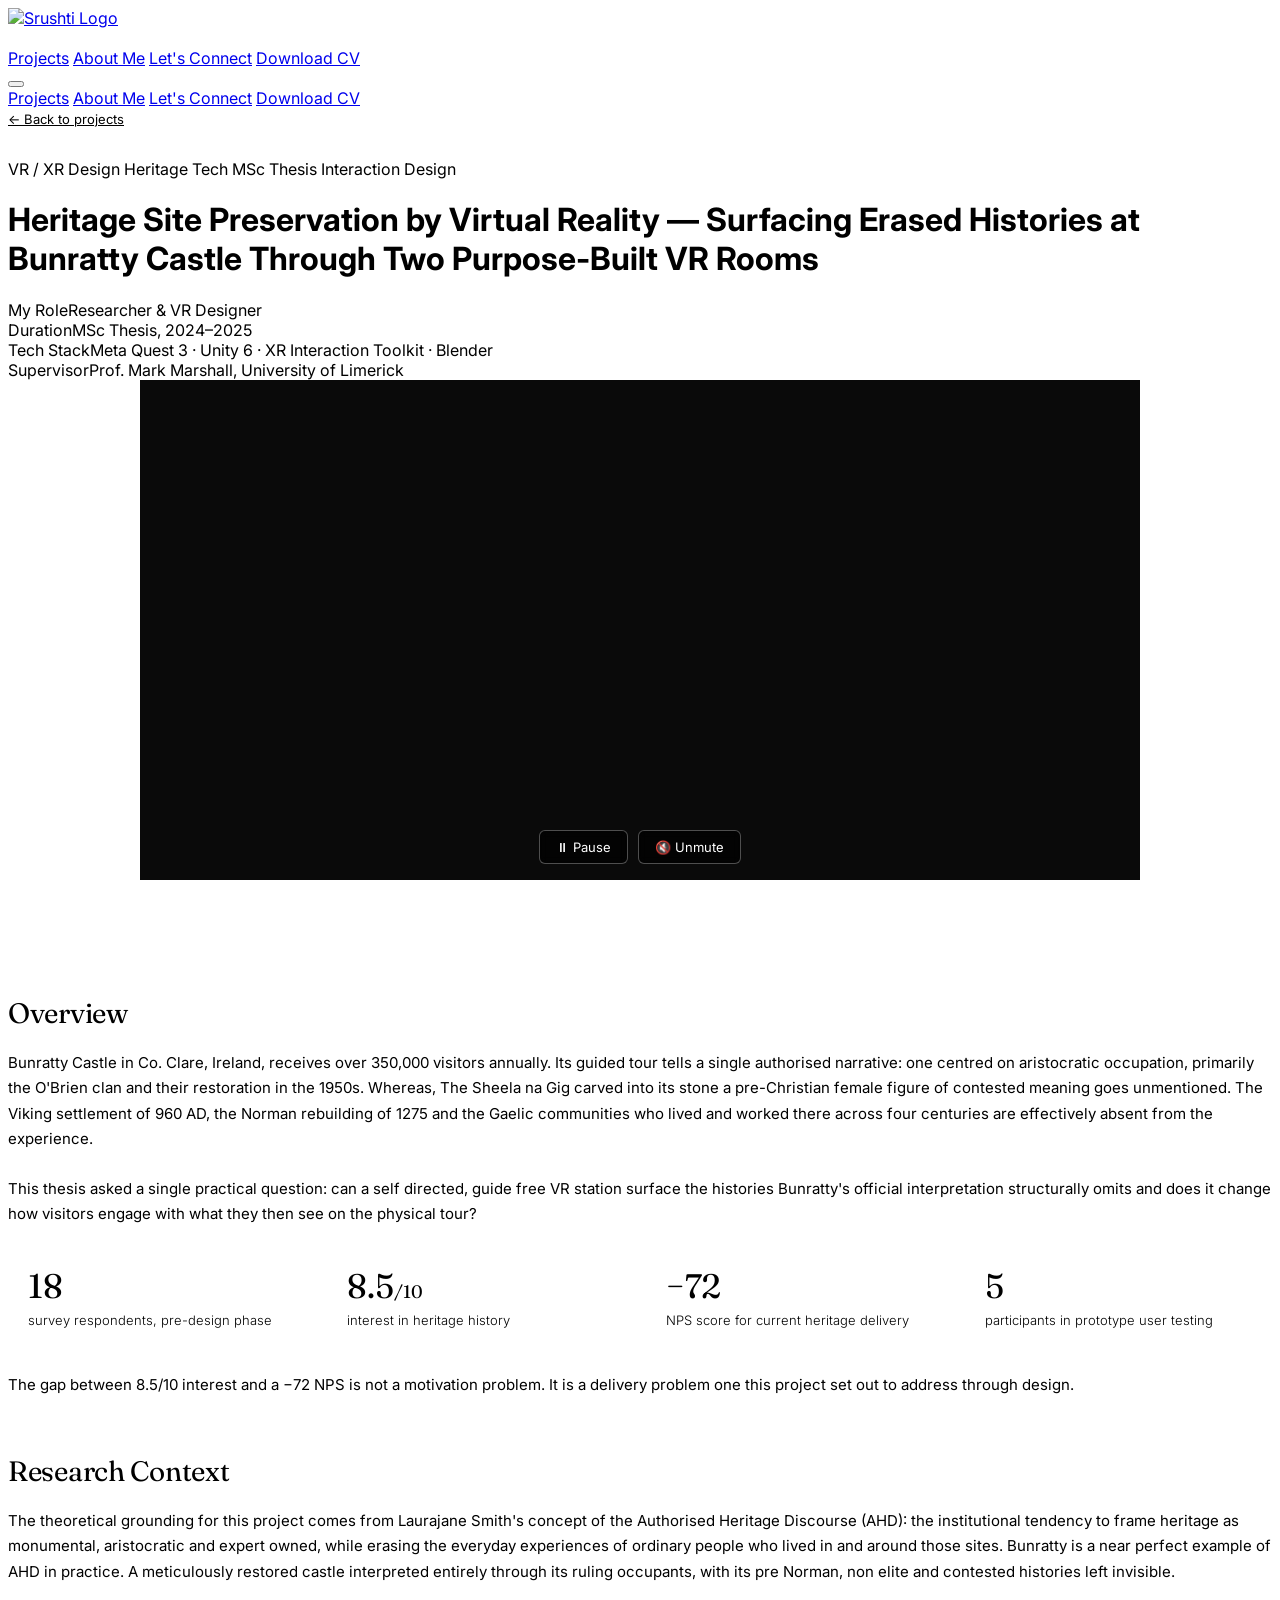
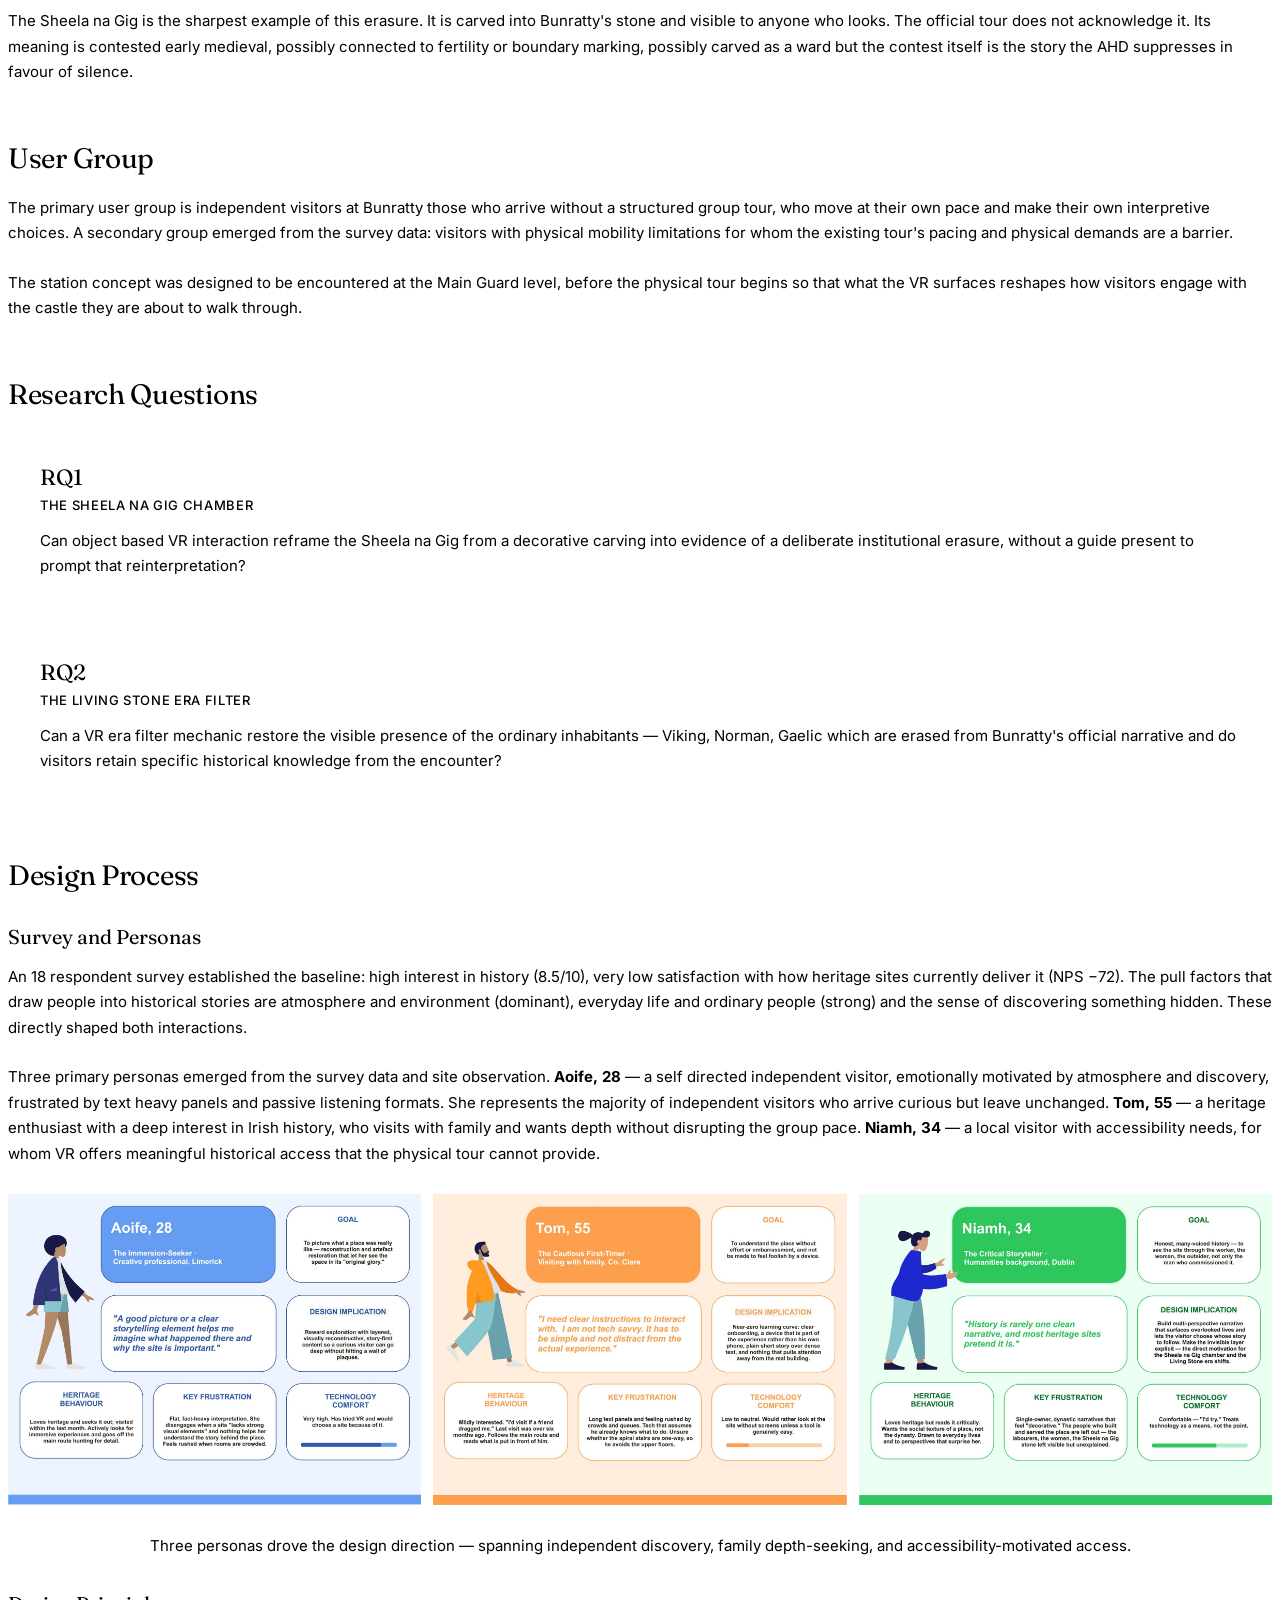
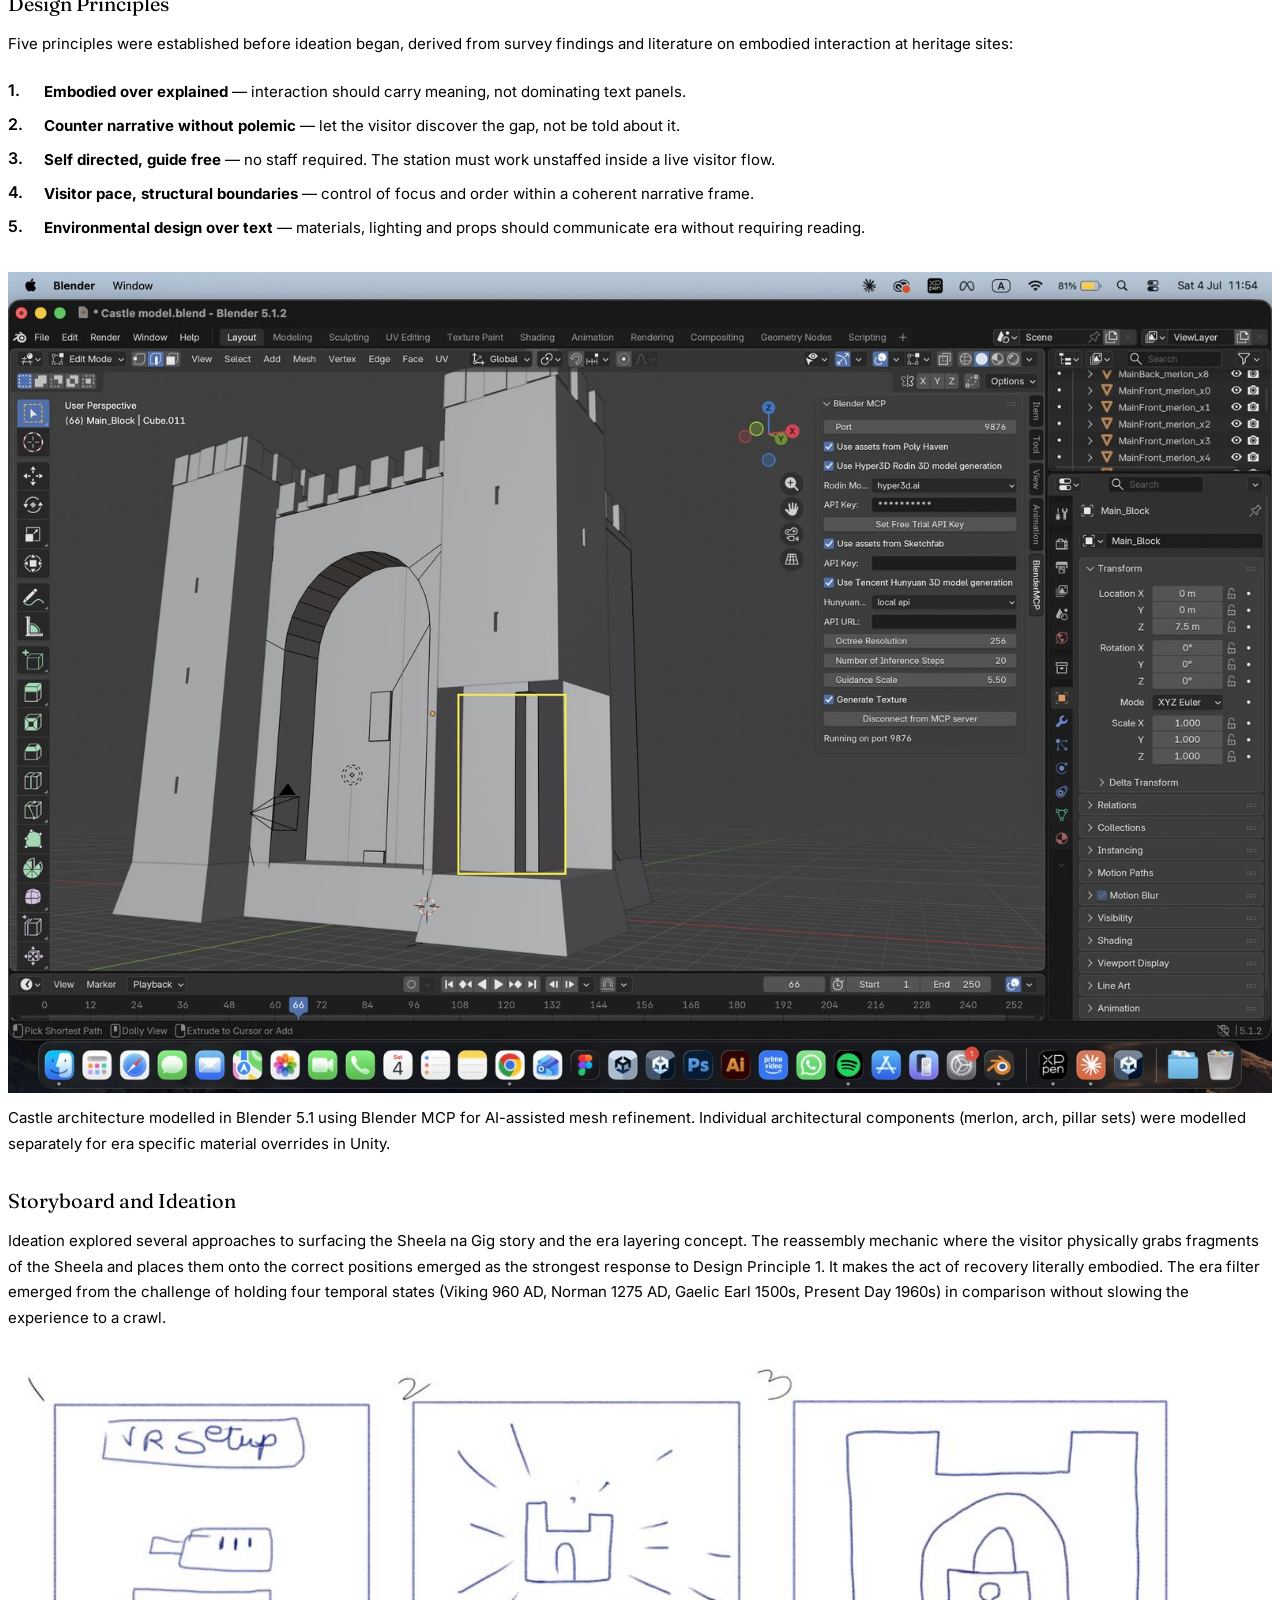
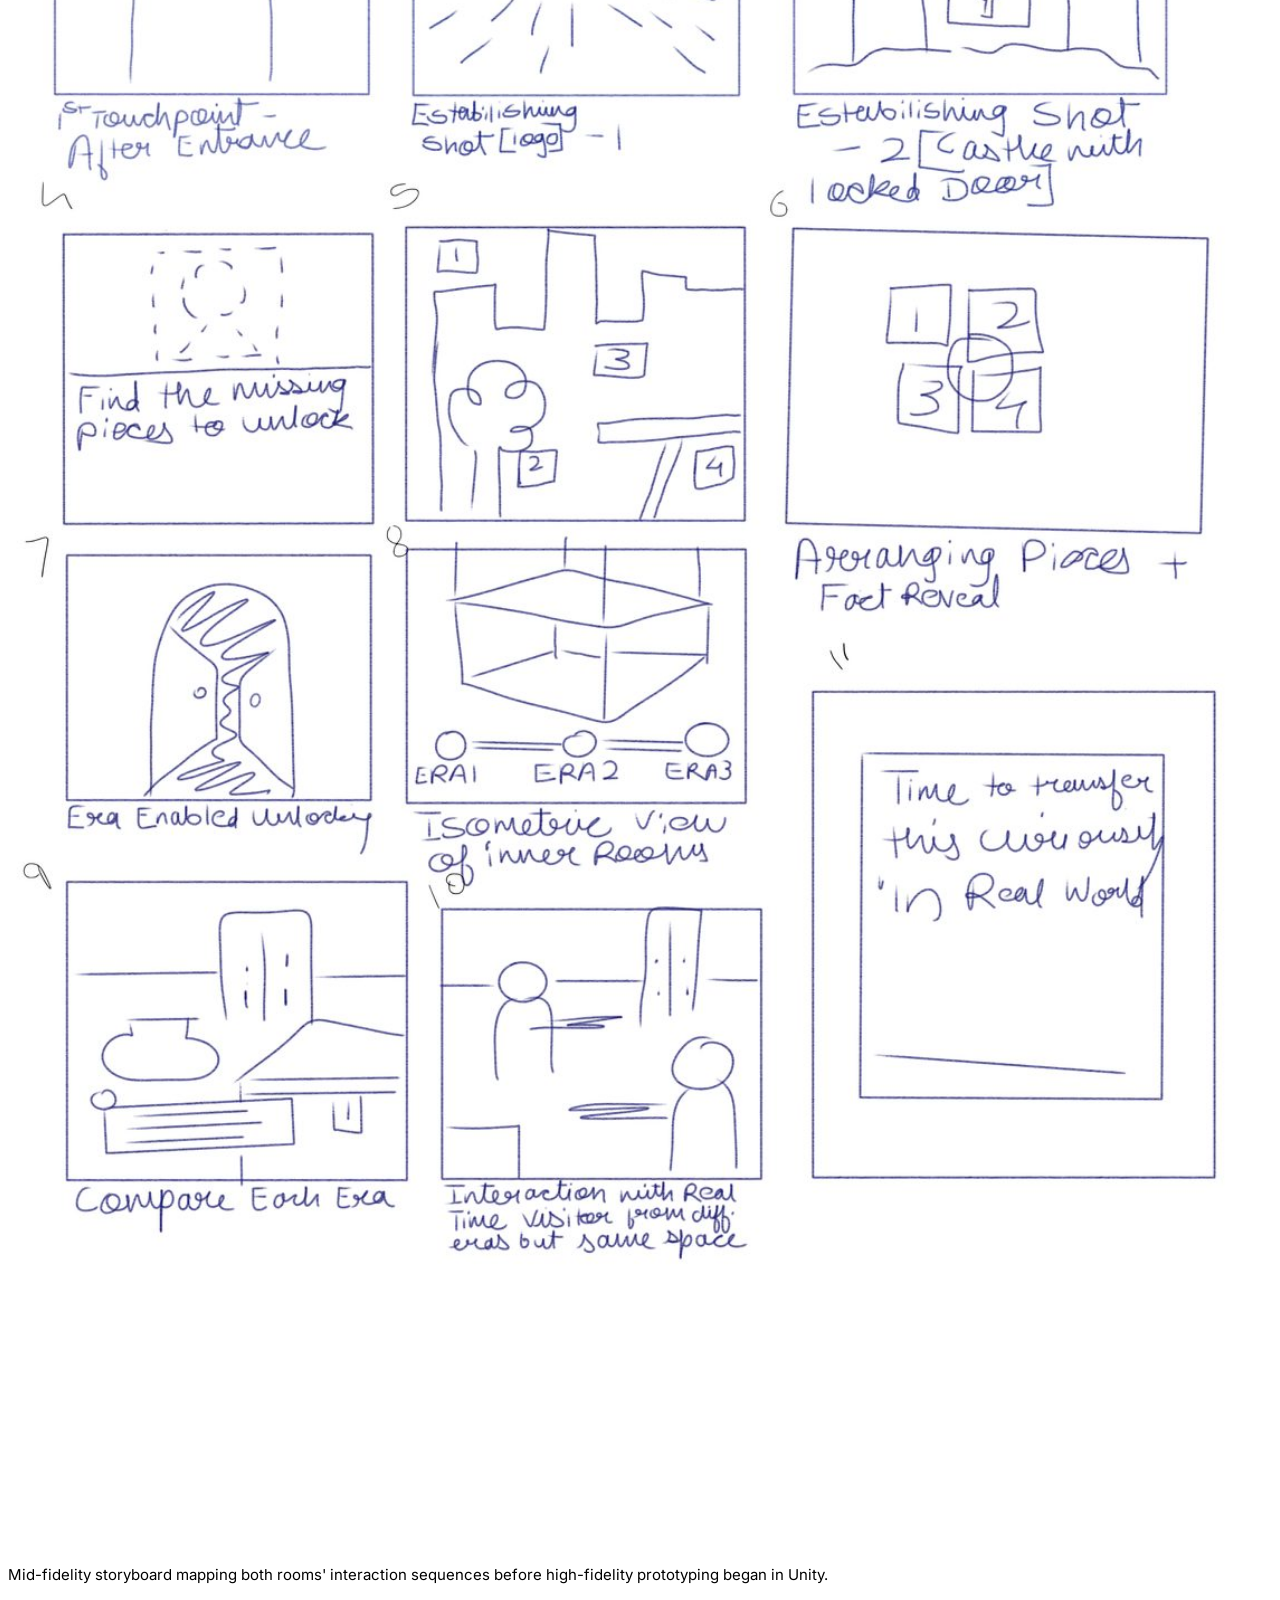
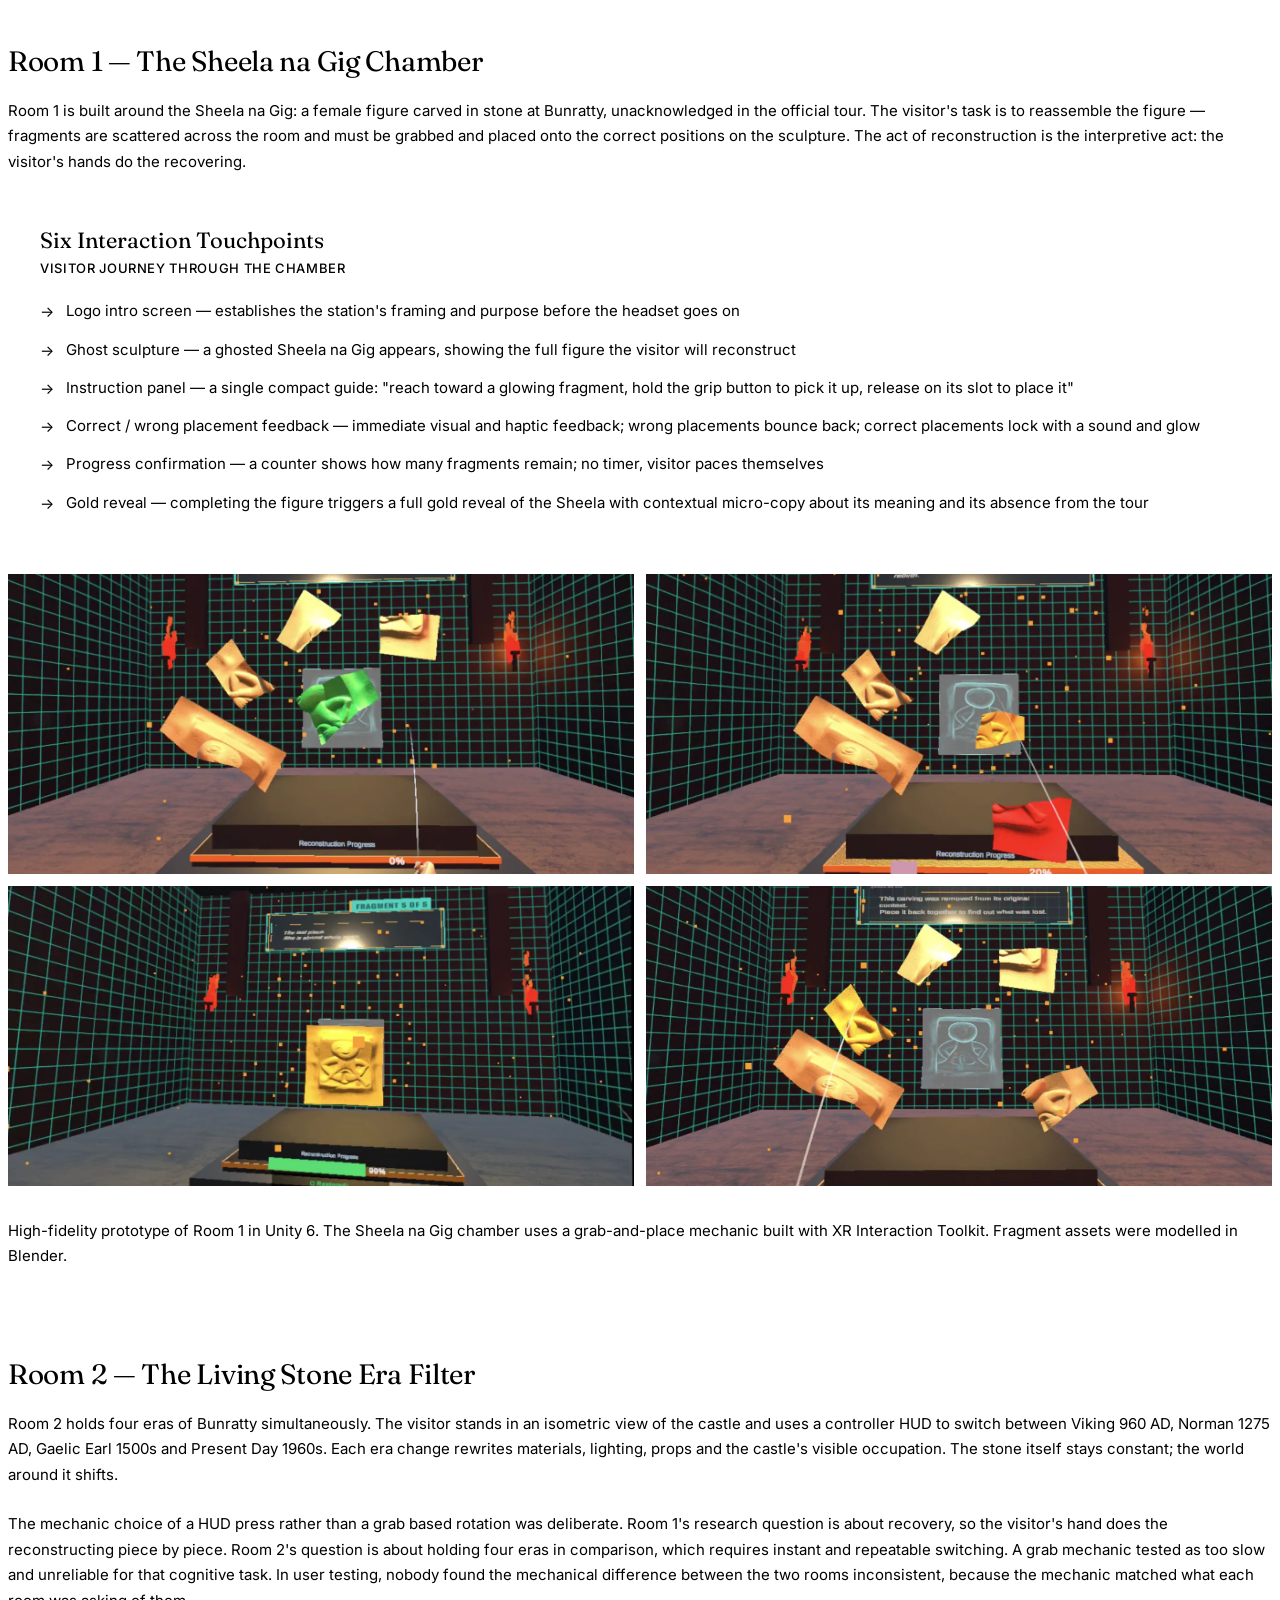
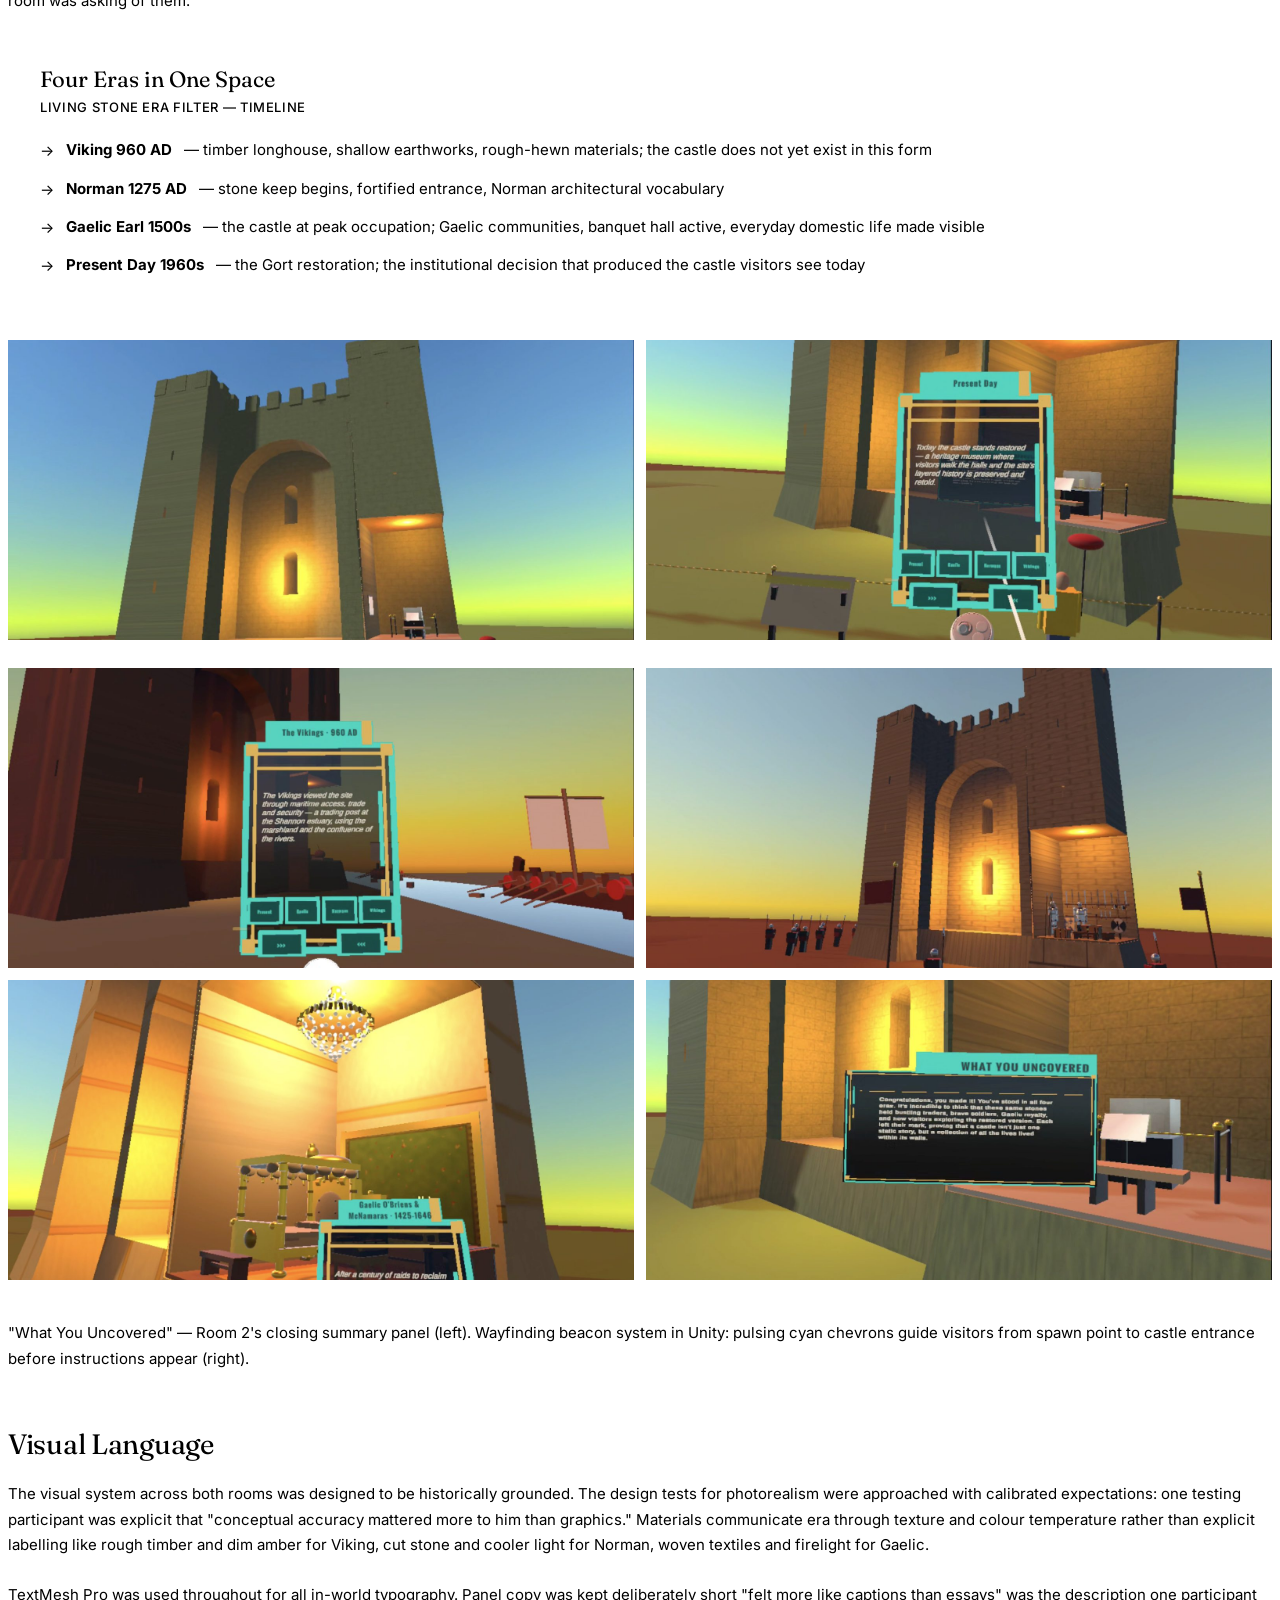
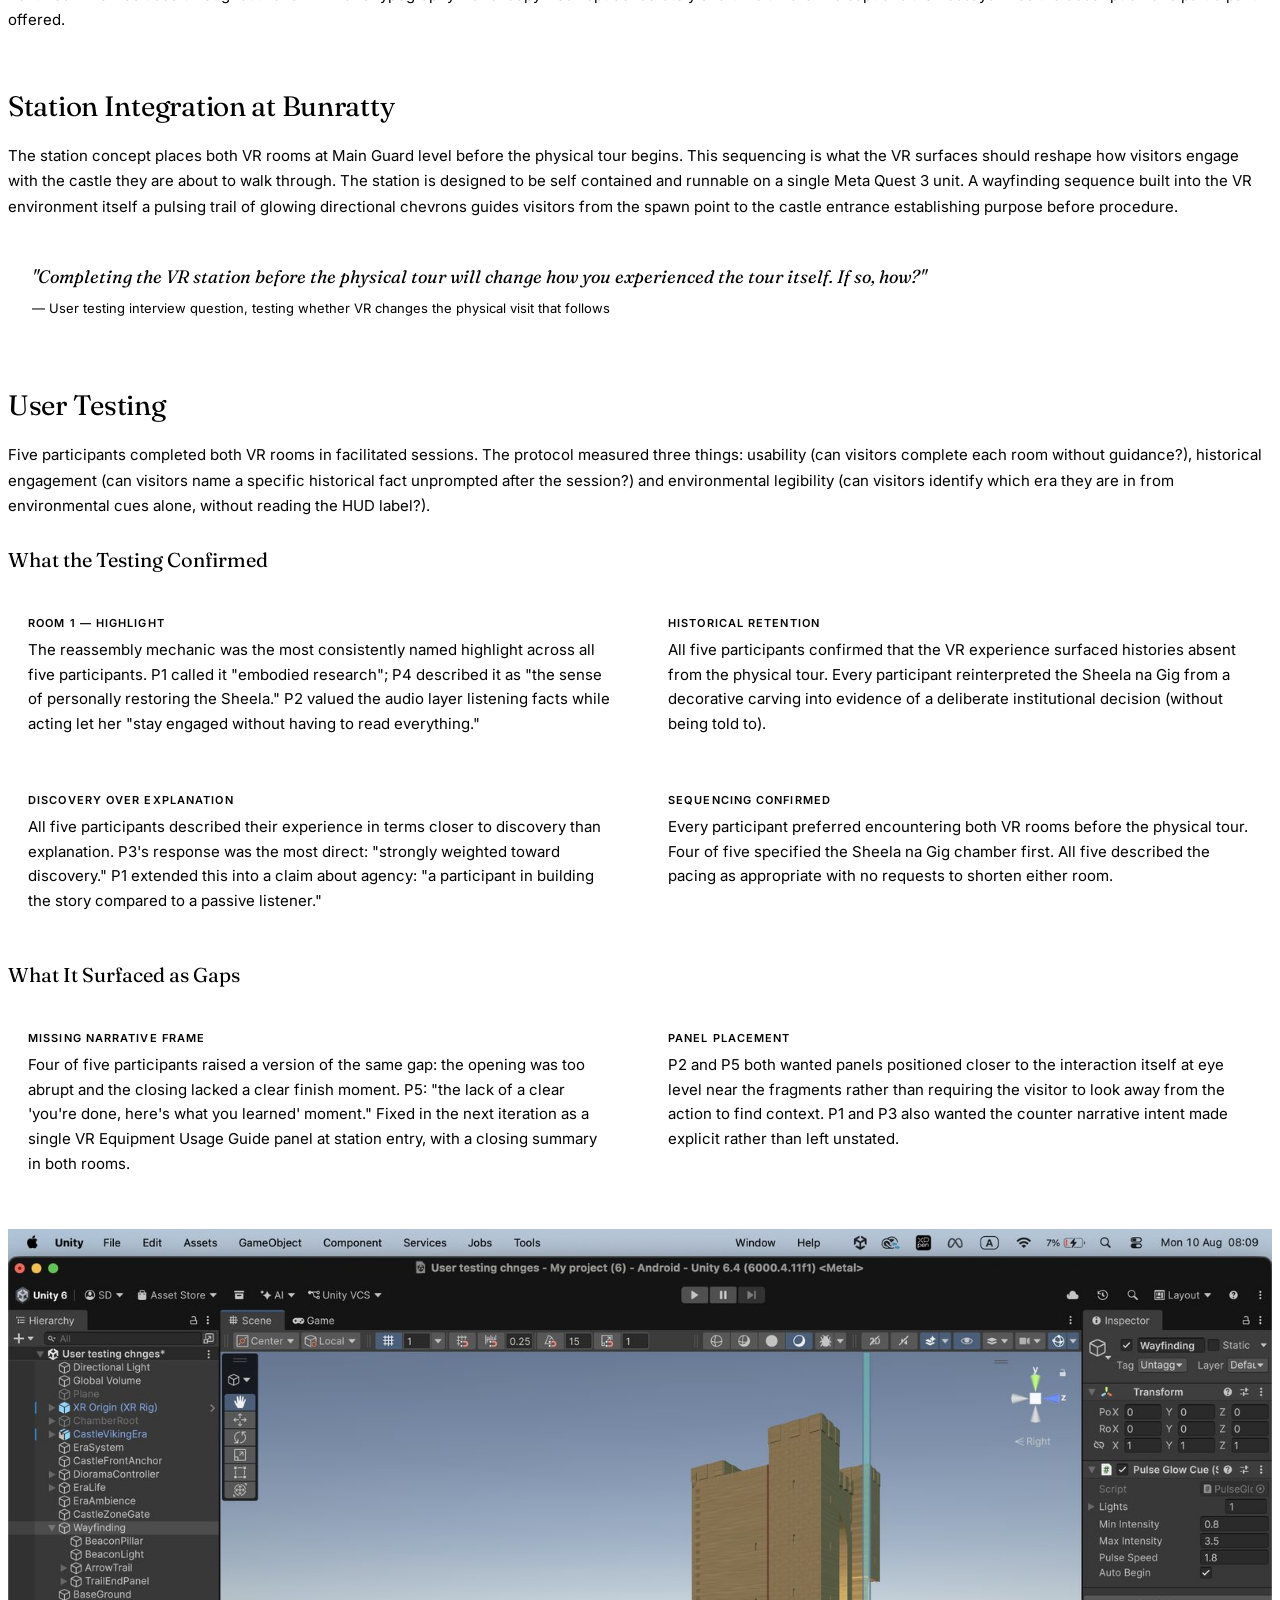
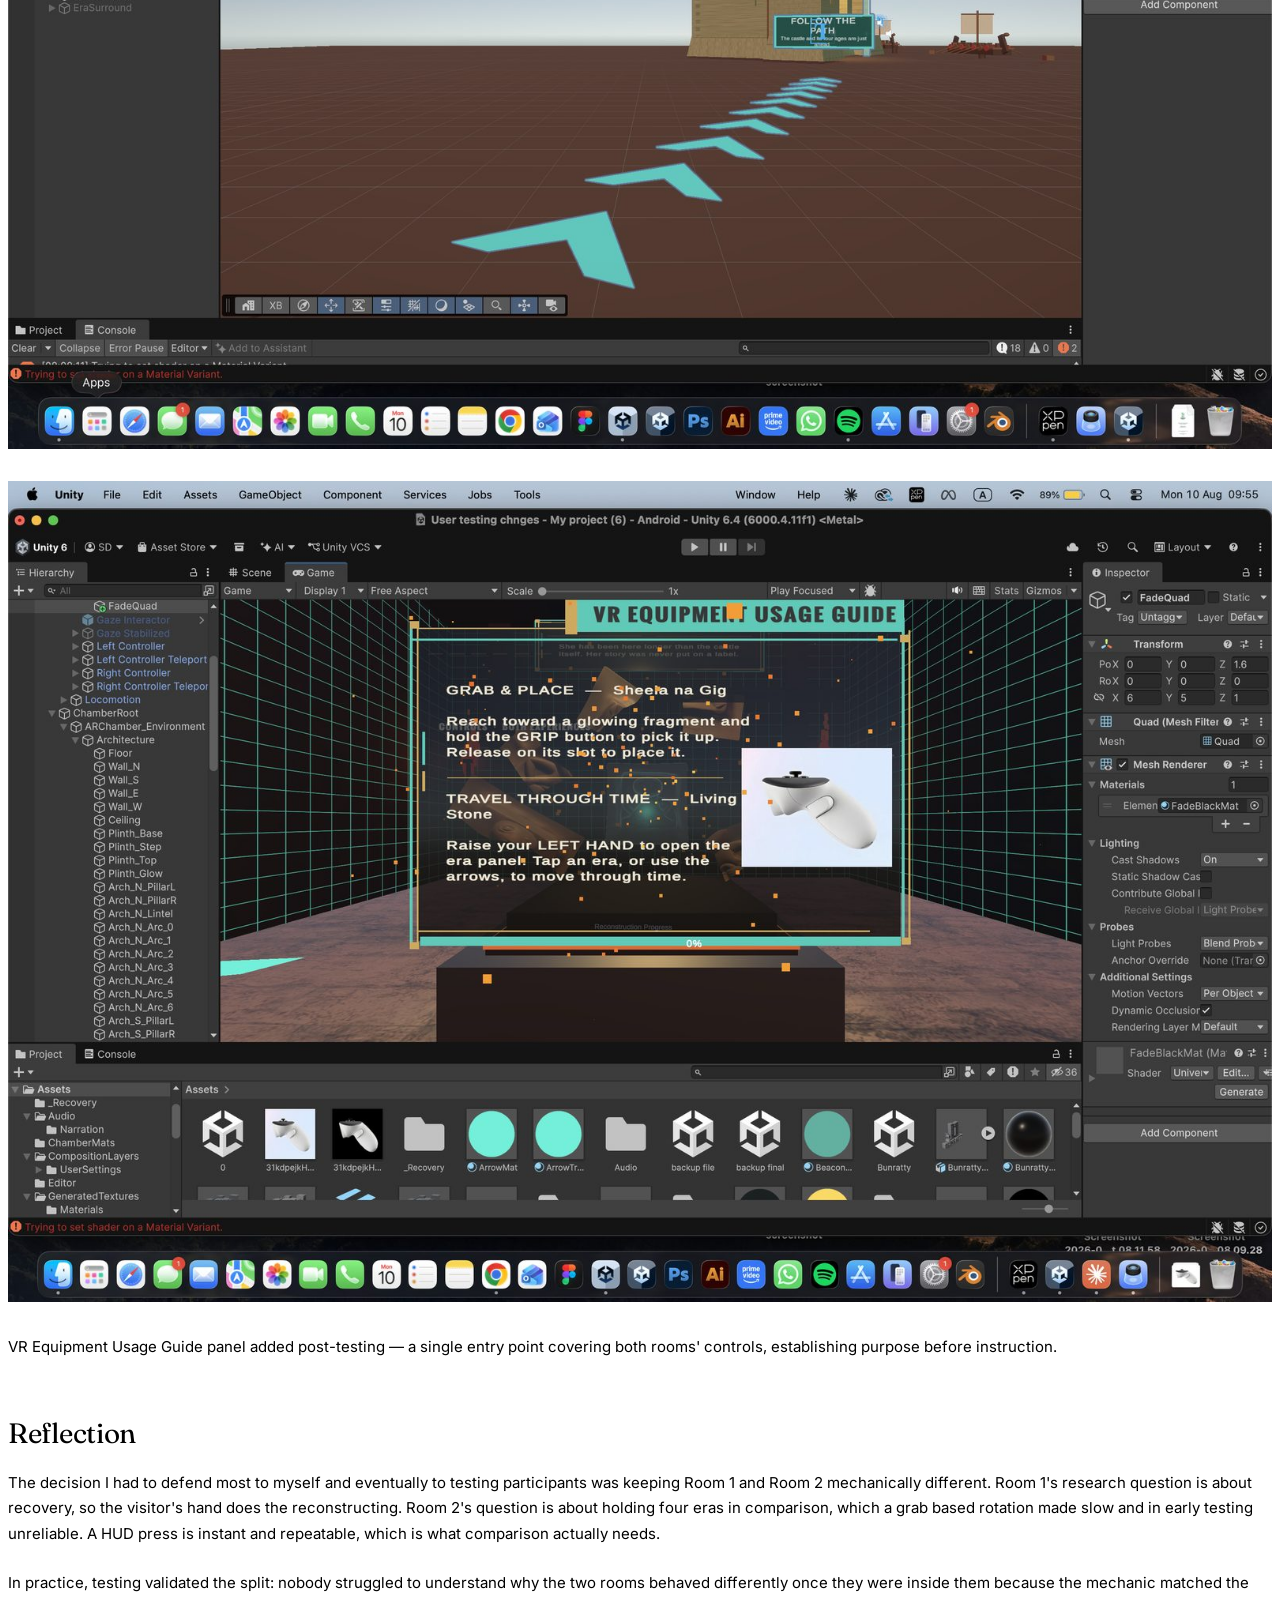
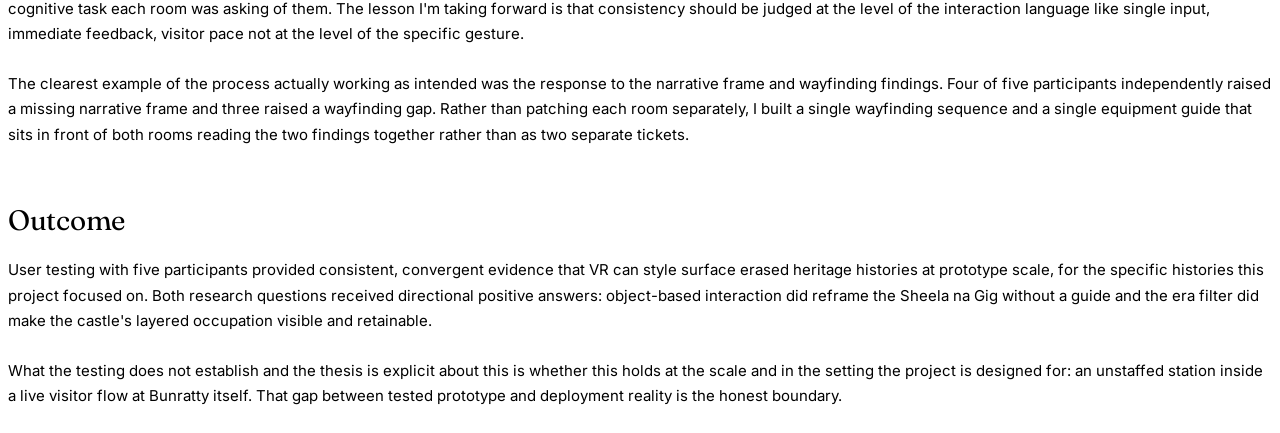
==== case-study-bunratty.html @ 32d3206c "Add files via upload" ====
<!DOCTYPE html>
<html lang="en">
<head>
  <meta charset="UTF-8" />
  <meta name="viewport" content="width=device-width, initial-scale=1.0" />
  <title>Heritage Site Preservation by VR · Srushti Dhobley</title>
  <meta name="description" content="MSc thesis: using Meta Quest 3 and Unity 6 to surface erased histories at Bunratty Castle through two purpose built VR rooms." />
  <link rel="preconnect" href="https://fonts.googleapis.com" />
  <link rel="preconnect" href="https://fonts.gstatic.com" crossorigin />
  <link href="https://fonts.googleapis.com/css2?family=Inter:wght@300;400;500;600&family=Fraunces:ital,opsz,wght@0,9..144,300;0,9..144,400;1,9..144,300;1,9..144,400&display=swap" rel="stylesheet" />
  <link rel="stylesheet" href="style.css" />
  <style>
    /* Global typography matching Pharmasight and portfolio style */
    body {
      font-family: 'Inter', sans-serif;
    }

    .case-body p {
      margin-bottom: 24px;
      line-height: 1.7;
      font-size: 15px;
      color: var(--text-dim);
    }

    /* Upright serif section headings matching the portfolio style */
    .case-section-title {
      font-family: 'Fraunces', serif;
      font-size: 28px;
      font-weight: 400;
      font-style: normal;
      color: var(--text);
      margin-top: 56px;
      margin-bottom: 20px;
      letter-spacing: -0.01em;
    }

    .img-full { width:100%;border-radius:var(--radius-lg);border:1px solid var(--border);display:block;margin:28px 0; }
    .img-caption { font-size:15px;color:var(--text-faint);text-align:center;margin-top:-18px;margin-bottom:28px;font-style:italic; }
    .img-grid-2 { display:grid;grid-template-columns:1fr 1fr;gap:12px;margin:28px 0; }
    .img-grid-2 img { width:100%;border-radius:var(--radius);border:1px solid var(--border);display:block;object-fit:cover;height:300px; }
    
    /* Image grid 3: height auto and object-fit contain to show full portrait images */
    .img-grid-3 { display:grid;grid-template-columns:1fr 1fr 1fr;gap:12px;margin:28px 0; }
    .img-grid-3 img { width:100%;border-radius:var(--radius);border:1px solid var(--border);display:block;height:auto;object-fit:contain;background:var(--bg2); }

    .stat-grid { display:grid;grid-template-columns:repeat(4,1fr);gap:12px;margin:24px 0; }
    .stat-card { background:var(--bg2);border:1px solid var(--border);border-radius:var(--radius);padding:18px 20px; }
    .stat-num { font-family: 'Fraunces', serif; font-size: 34px; font-weight: 400; color: var(--accent); line-height: 1; margin-bottom: 8px; }
    .stat-lbl { font-size:13px;color:var(--text-dim);font-weight:300;line-height:1.5; }
    .tech-pills { display:flex;flex-wrap:wrap;gap:8px;margin:16px 0; }
    .tech-pill { font-size:12px;font-weight:500;padding:5px 14px;border-radius:100px;background:var(--bg3);border:1px solid var(--border);color:var(--text); }
    .tech-pill--accent { background:rgba(185,255,75,0.08);border-color:rgba(185,255,75,0.25);color:var(--accent); }
    
    /* screen-block for full-width single images */
    .screen-block { margin:32px 0; }
    .screen-link { display:block;border-radius:var(--radius-lg);overflow:hidden;border:1px solid var(--border);text-decoration:none; }
    .screen-img { width:100%;display:block;transition:filter 0.2s;object-fit:contain;background:#0f0f0f; }
    .screen-desc { font-size:15px;color:var(--text-dim);margin-top:12px;line-height:1.65; }
    
    /* quote / callout */
    .pullquote { border-left:3px solid var(--accent);padding:16px 24px;margin:28px 0;background:var(--bg2);border-radius:0 var(--radius) var(--radius) 0; }
    .pullquote p { font-family: 'Fraunces', serif; font-style: italic; font-size: 18px; font-weight: 400; line-height: 1.5; color: var(--text); margin: 0; }
    .pullquote cite { display:block;margin-top:10px;font-size:13px;color:var(--text-dim);font-style:normal; }
    
    /* room card */
    .room-card { background:var(--bg2);border:1px solid var(--border);border-radius:var(--radius-lg);padding:28px 32px;margin:24px 0; }
    .room-card h4 { font-family: 'Fraunces', serif; font-size: 22px; font-weight: 400; color: var(--accent); margin: 0 0 6px; }
    .room-card .room-sub { font-size:13px;color:var(--text-dim);margin-bottom:16px;letter-spacing:0.05em;text-transform:uppercase;font-weight:500; }
    .room-card ul { list-style:none;padding:0;margin:0; }
    .room-card ul li { padding:7px 0;border-bottom:1px solid var(--border);font-size:15px;color:var(--text-dim);display:flex;gap:12px;align-items:flex-start;line-height:1.55; }
    .room-card ul li:last-child { border-bottom:none; }
    .room-card ul li::before { content:"→";color:var(--accent);flex-shrink:0;margin-top:1px; }
    
    /* finding row */
    .finding-row { display:grid;grid-template-columns:1fr 1fr;gap:16px;margin:24px 0; }
    .finding-card { background:var(--bg2);border:1px solid var(--border);border-radius:var(--radius);padding:20px; }
    .finding-card .fc-label { font-size:11px;font-weight:600;letter-spacing:0.1em;text-transform:uppercase;color:var(--accent);margin-bottom:8px; }
    .finding-card p { font-size:15px;color:var(--text-dim);line-height:1.65;margin:0; }

    @media(max-width:900px){
      .stat-grid{grid-template-columns:1fr 1fr;}
      .img-grid-2,.finding-row{grid-template-columns:1fr;}
      .img-grid-3{grid-template-columns:1fr 1fr;}
    }
    @media(max-width:600px){
      .img-grid-3{grid-template-columns:1fr;}
      .stat-grid{grid-template-columns:1fr 1fr;}
    }
  </style>
</head>
<body>

  <nav class="nav" id="nav">
    <a href="index.html" class="nav-logo"><img src="logo.jpg" alt="Srushti Logo" style="height:40px;width:auto;display:block;" /></a>
    <div class="nav-links">
      <a href="projects.html">Projects</a>
      <a href="about.html">About Me</a>
      <a href="index.html#contact">Let's Connect</a>
      <a href="Srushti_Dhobley_Resume.pdf" class="nav-cta" download>Download CV</a>
    </div>
    <button class="nav-burger" id="burger" aria-label="menu"><span></span><span></span></button>
  </nav>
  <div class="nav-mobile" id="navMobile">
    <a href="projects.html">Projects</a>
    <a href="about.html">About Me</a>
    <a href="index.html#contact">Let's Connect</a>
    <a href="Srushti_Dhobley_Resume.pdf" download>Download CV</a>
  </div>

  <!-- HERO -->
  <div class="case-hero">
    <a href="projects.html" style="font-size:13px;color:var(--text-dim);display:inline-flex;align-items:center;gap:6px;margin-bottom:32px;">← Back to projects</a>
    <div class="project-tags">
      <span class="tag">VR / XR Design</span>
      <span class="tag">Heritage Tech</span>
      <span class="tag">MSc Thesis</span>
      <span class="tag">Interaction Design</span>
    </div>
    <h1>Heritage Site Preservation by Virtual Reality — Surfacing Erased Histories at Bunratty Castle Through Two Purpose-Built VR Rooms</h1>

    <div class="case-meta-grid">
      <div class="case-meta-item"><span class="case-meta-label">My Role</span><span class="case-meta-value">Researcher & VR Designer</span></div>
      <div class="case-meta-item"><span class="case-meta-label">Duration</span><span class="case-meta-value">MSc Thesis, 2024–2025</span></div>
      <div class="case-meta-item"><span class="case-meta-label">Tech Stack</span><span class="case-meta-value">Meta Quest 3 · Unity 6 · XR Interaction Toolkit · Blender</span></div>
      <div class="case-meta-item"><span class="case-meta-label">Supervisor</span><span class="case-meta-value">Prof. Mark Marshall, University of Limerick</span></div>
    </div>
  </div>

  <!-- COVER IMAGE -->
  <div style="max-width:1000px;margin:0 auto;padding:0 48px 60px;">
    <div style="position:relative;border-radius:var(--radius-lg);overflow:hidden;border:1px solid var(--border);background:#0a0a0a;">
      <video id="heroVid" src="demo-video.mp4" autoplay muted loop playsinline style="width:100%;display:block;"></video>
      <div style="position:absolute;bottom:16px;left:50%;transform:translateX(-50%);display:flex;gap:10px;z-index:10;">
        <button onclick="(function(){var v=document.getElementById('heroVid');v.paused?v.play():v.pause();this.textContent=v.paused?'▶ Play':'⏸ Pause'}).call(this)"
          style="background:rgba(0,0,0,0.7);color:#fff;border:1px solid rgba(255,255,255,0.3);border-radius:6px;padding:8px 16px;cursor:pointer;font-family:inherit;font-size:13px;backdrop-filter:blur(4px);">⏸ Pause</button>
        <button onclick="(function(){var v=document.getElementById('heroVid');v.muted=!v.muted;this.textContent=v.muted?'🔇 Unmute':'🔊 Mute'}).call(this)"
          style="background:rgba(0,0,0,0.7);color:#fff;border:1px solid rgba(255,255,255,0.3);border-radius:6px;padding:8px 16px;cursor:pointer;font-family:inherit;font-size:13px;backdrop-filter:blur(4px);">🔇 Unmute</button>
      </div>
    </div>
  </div>

  <!-- BODY -->
  <div class="case-body">

    <!-- OVERVIEW -->
    <h2 class="case-section-title">Overview</h2>
    <p>Bunratty Castle in Co. Clare, Ireland, receives over 350,000 visitors annually. Its guided tour tells a single authorised narrative: one centred on aristocratic occupation, primarily the O'Brien clan and their restoration in the 1950s. Whereas, The Sheela na Gig carved into its stone a pre-Christian female figure of contested meaning goes unmentioned. The Viking settlement of 960 AD, the Norman rebuilding of 1275 and the Gaelic communities who lived and worked there across four centuries are effectively absent from the experience.</p>
    <p>This thesis asked a single practical question: can a self directed, guide free VR station surface the histories Bunratty's official interpretation structurally omits and does it change how visitors engage with what they then see on the physical tour?</p>

    <div class="stat-grid">
      <div class="stat-card"><div class="stat-num">18</div><div class="stat-lbl">survey respondents, pre-design phase</div></div>
      <div class="stat-card"><div class="stat-num">8.5<span style="font-size:18px;">/10</span></div><div class="stat-lbl">interest in heritage history</div></div>
      <div class="stat-card"><div class="stat-num">−72</div><div class="stat-lbl">NPS score for current heritage delivery</div></div>
      <div class="stat-card"><div class="stat-num">5</div><div class="stat-lbl">participants in prototype user testing</div></div>
    </div>

    <p>The gap between 8.5/10 interest and a −72 NPS is not a motivation problem. It is a delivery problem one this project set out to address through design.</p>

    <!-- RESEARCH CONTEXT -->
    <h2 class="case-section-title">Research Context</h2>
    <p>The theoretical grounding for this project comes from Laurajane Smith's concept of the Authorised Heritage Discourse (AHD): the institutional tendency to frame heritage as monumental, aristocratic and expert owned, while erasing the everyday experiences of ordinary people who lived in and around those sites. Bunratty is a near perfect example of AHD in practice. A meticulously restored castle interpreted entirely through its ruling occupants, with its pre Norman, non elite and contested histories left invisible.</p>
    <p>The Sheela na Gig is the sharpest example of this erasure. It is carved into Bunratty's stone and visible to anyone who looks. The official tour does not acknowledge it. Its meaning is contested early medieval, possibly connected to fertility or boundary marking, possibly carved as a ward but the contest itself is the story the AHD suppresses in favour of silence.</p>

    <div class="screen-block">
      <a href="bunratty-context.jpg" target="_blank" class="screen-link">
        <img src="bunratty-context.jpg" class="screen-img" alt="Bunratty Castle research context and AHD framework" onerror="this.parentElement.style.display='none'" />
      </a>
    </div>

    <!-- USER GROUP -->
    <h2 class="case-section-title">User Group</h2>
    <p>The primary user group is independent visitors at Bunratty those who arrive without a structured group tour, who move at their own pace and make their own interpretive choices. A secondary group emerged from the survey data: visitors with physical mobility limitations for whom the existing tour's pacing and physical demands are a barrier.</p>
    <p>The station concept was designed to be encountered at the Main Guard level, before the physical tour begins so that what the VR surfaces reshapes how visitors engage with the castle they are about to walk through.</p>

    <!-- RESEARCH QUESTIONS -->
    <h2 class="case-section-title">Research Questions</h2>

    <div class="room-card">
      <h4>RQ1</h4>
      <div class="room-sub">The Sheela na Gig Chamber</div>
      <p style="font-size:15px;color:var(--text-dim);line-height:1.65;margin:0;">Can object based VR interaction reframe the Sheela na Gig from a decorative carving into evidence of a deliberate institutional erasure, without a guide present to prompt that reinterpretation?</p>
    </div>

    <div class="room-card" style="margin-top: 16px;">
      <h4>RQ2</h4>
      <div class="room-sub">The Living Stone Era Filter</div>
      <p style="font-size:15px;color:var(--text-dim);line-height:1.65;margin:0;">Can a VR era filter mechanic restore the visible presence of the ordinary inhabitants — Viking, Norman, Gaelic which are erased from Bunratty's official narrative and do visitors retain specific historical knowledge from the encounter?</p>
    </div>

    <!-- DESIGN PROCESS -->
    <h2 class="case-section-title">Design Process</h2>

    <h3 style="font-family:'Fraunces', serif;font-style:normal;font-size:20px;font-weight:400;color:var(--text);margin:32px 0 12px;">Survey and Personas</h3>
    <p>An 18 respondent survey established the baseline: high interest in history (8.5/10), very low satisfaction with how heritage sites currently deliver it (NPS −72). The pull factors that draw people into historical stories are atmosphere and environment (dominant), everyday life and ordinary people (strong) and the sense of discovering something hidden. These directly shaped both interactions.</p>
    <p>Three primary personas emerged from the survey data and site observation. <strong>Aoife, 28</strong> — a self directed independent visitor, emotionally motivated by atmosphere and discovery, frustrated by text heavy panels and passive listening formats. She represents the majority of independent visitors who arrive curious but leave unchanged. <strong>Tom, 55</strong> — a heritage enthusiast with a deep interest in Irish history, who visits with family and wants depth without disrupting the group pace. <strong>Niamh, 34</strong> — a local visitor with accessibility needs, for whom VR offers meaningful historical access that the physical tour cannot provide.</p>

    <!-- Persona Grid -->
    <div class="img-grid-3" id="persona-grid">
      <div class="screen-block" style="margin:0;">
        <a href="bunratty-persona-aoife.jpg" target="_blank" class="screen-link">
          <img src="bunratty-persona-aoife.jpg" class="screen-img" alt="Persona — Aoife, 28" onerror="this.closest('.screen-block').style.display='none'" />
        </a>
      </div>
      <div class="screen-block" style="margin:0;">
        <a href="bunratty-persona-tom.jpg" target="_blank" class="screen-link">
          <img src="bunratty-persona-tom.jpg" class="screen-img" alt="Persona — Tom, 55" onerror="this.closest('.screen-block').style.display='none'" />
        </a>
      </div>
      <div class="screen-block" style="margin:0;">
        <a href="bunratty-persona-niamh.jpg" target="_blank" class="screen-link">
          <img src="bunratty-persona-niamh.jpg" class="screen-img" alt="Persona — Niamh, 34" onerror="this.closest('.screen-block').style.display='none'" />
        </a>
      </div>
    </div>
    <p class="screen-desc" style="text-align:center;margin-top:12px;">Three personas drove the design direction — spanning independent discovery, family depth-seeking, and accessibility-motivated access.</p>

    <h3 style="font-family:'Fraunces', serif;font-style:normal;font-size:20px;font-weight:400;color:var(--text);margin:32px 0 12px;">Design Principles</h3>
    <p>Five principles were established before ideation began, derived from survey findings and literature on embodied interaction at heritage sites:</p>
    <ul style="list-style:none;padding:0;display:flex;flex-direction:column;gap:10px;margin:20px 0;">
      <li style="display:flex;gap:12px;"><span style="color:var(--accent);font-weight:600;min-width:24px;">1.</span><span style="color:var(--text-dim);font-size:15px;line-height:1.6;"><strong style="color:var(--text);">Embodied over explained</strong> — interaction should carry meaning, not dominating text panels.</span></li>
      <li style="display:flex;gap:12px;"><span style="color:var(--accent);font-weight:600;min-width:24px;">2.</span><span style="color:var(--text-dim);font-size:15px;line-height:1.6;"><strong style="color:var(--text);">Counter narrative without polemic</strong> — let the visitor discover the gap, not be told about it.</span></li>
      <li style="display:flex;gap:12px;"><span style="color:var(--accent);font-weight:600;min-width:24px;">3.</span><span style="color:var(--text-dim);font-size:15px;line-height:1.6;"><strong style="color:var(--text);">Self directed, guide free</strong> — no staff required. The station must work unstaffed inside a live visitor flow.</span></li>
      <li style="display:flex;gap:12px;"><span style="color:var(--accent);font-weight:600;min-width:24px;">4.</span><span style="color:var(--text-dim);font-size:15px;line-height:1.6;"><strong style="color:var(--text);">Visitor pace, structural boundaries</strong> — control of focus and order within a coherent narrative frame.</span></li>
      <li style="display:flex;gap:12px;"><span style="color:var(--accent);font-weight:600;min-width:24px;">5.</span><span style="color:var(--text-dim);font-size:15px;line-height:1.6;"><strong style="color:var(--text);">Environmental design over text</strong> — materials, lighting and props should communicate era without requiring reading.</span></li>
    </ul>

    <div class="screen-block">
      <a href="bunratty-blender.jpg" target="_blank" class="screen-link">
        <img src="bunratty-blender.jpg" class="screen-img" alt="Bunratty Castle model in Blender — 3D asset modelling with Blender MCP" onerror="this.parentElement.style.display='none'" />
      </a>
      <p class="screen-desc">Castle architecture modelled in Blender 5.1 using Blender MCP for AI-assisted mesh refinement. Individual architectural components (merlon, arch, pillar sets) were modelled separately for era specific material overrides in Unity.</p>
    </div>

    <h3 style="font-family:'Fraunces', serif;font-style:normal;font-size:20px;font-weight:400;color:var(--text);margin:32px 0 12px;">Storyboard and Ideation</h3>
    <p>Ideation explored several approaches to surfacing the Sheela na Gig story and the era layering concept. The reassembly mechanic where the visitor physically grabs fragments of the Sheela and places them onto the correct positions emerged as the strongest response to Design Principle 1. It makes the act of recovery literally embodied. The era filter emerged from the challenge of holding four temporal states (Viking 960 AD, Norman 1275 AD, Gaelic Earl 1500s, Present Day 1960s) in comparison without slowing the experience to a crawl.</p>

    <div class="screen-block">
      <a href="bunratty-storyboard.jpg" target="_blank" class="screen-link">
        <img src="bunratty-storyboard.jpg" class="screen-img" alt="Mid-fidelity storyboard for both VR rooms" onerror="this.parentElement.style.display='none'" />
      </a>
      <p class="screen-desc">Mid-fidelity storyboard mapping both rooms' interaction sequences before high-fidelity prototyping began in Unity.</p>
    </div>

    <!-- ROOM 1 -->
    <h2 class="case-section-title">Room 1 — The Sheela na Gig Chamber</h2>
    <p>Room 1 is built around the Sheela na Gig: a female figure carved in stone at Bunratty, unacknowledged in the official tour. The visitor's task is to reassemble the figure — fragments are scattered across the room and must be grabbed and placed onto the correct positions on the sculpture. The act of reconstruction is the interpretive act: the visitor's hands do the recovering.</p>

    <div class="room-card">
      <h4>Six Interaction Touchpoints</h4>
      <div class="room-sub">Visitor journey through the chamber</div>
      <ul>
        <li>Logo intro screen — establishes the station's framing and purpose before the headset goes on</li>
        <li>Ghost sculpture — a ghosted Sheela na Gig appears, showing the full figure the visitor will reconstruct</li>
        <li>Instruction panel — a single compact guide: "reach toward a glowing fragment, hold the grip button to pick it up, release on its slot to place it"</li>
        <li>Correct / wrong placement feedback — immediate visual and haptic feedback; wrong placements bounce back; correct placements lock with a sound and glow</li>
        <li>Progress confirmation — a counter shows how many fragments remain; no timer, visitor paces themselves</li>
        <li>Gold reveal — completing the figure triggers a full gold reveal of the Sheela with contextual micro-copy about its meaning and its absence from the tour</li>
      </ul>
    </div>

    <div class="img-grid-2" style="margin:24px 0;">
      <img src="bunratty-touch-1.webp" alt="Room 1 — Puzzle start, fragments floating, 0% progress" style="width:100%;border-radius:var(--radius);border:1px solid var(--border);object-fit:cover;" />
      <img src="bunratty-touch-2.webp" alt="Room 1 — Wrong placement feedback, 20% progress" style="width:100%;border-radius:var(--radius);border:1px solid var(--border);object-fit:cover;" />
      <img src="bunratty-touch-3.webp" alt="Room 1 — Fragment 5 of 5, near completion 99%" style="width:100%;border-radius:var(--radius);border:1px solid var(--border);object-fit:cover;" />
      <img src="bunratty-room1.jpg" class="screen-img" alt="Room 1 — Sheela na Gig Chamber high-fidelity prototype" onerror="this.parentElement.style.display='none'" />
      </a>
    </div>

    <div class="screen-block">
      
        
      <p class="screen-desc">High-fidelity prototype of Room 1 in Unity 6. The Sheela na Gig chamber uses a grab-and-place mechanic built with XR Interaction Toolkit. Fragment assets were modelled in Blender.</p>
    </div>

    <div class="img-grid-2">
      
    </div>

    <!-- ROOM 2 -->
    <h2 class="case-section-title">Room 2 — The Living Stone Era Filter</h2>
    <p>Room 2 holds four eras of Bunratty simultaneously. The visitor stands in an isometric view of the castle and uses a controller HUD to switch between Viking 960 AD, Norman 1275 AD, Gaelic Earl 1500s and Present Day 1960s. Each era change rewrites materials, lighting, props and the castle's visible occupation. The stone itself stays constant; the world around it shifts.</p>
    <p>The mechanic choice of a HUD press rather than a grab based rotation was deliberate. Room 1's research question is about recovery, so the visitor's hand does the reconstructing piece by piece. Room 2's question is about holding four eras in comparison, which requires instant and repeatable switching. A grab mechanic tested as too slow and unreliable for that cognitive task. In user testing, nobody found the mechanical difference between the two rooms inconsistent, because the mechanic matched what each room was asking of them.</p>

    <div class="room-card">
      <h4>Four Eras in One Space</h4>
      <div class="room-sub">Living Stone Era Filter — timeline</div>
      <ul>
        <li><strong>Viking 960 AD</strong> — timber longhouse, shallow earthworks, rough-hewn materials; the castle does not yet exist in this form</li>
        <li><strong>Norman 1275 AD</strong> — stone keep begins, fortified entrance, Norman architectural vocabulary</li>
        <li><strong>Gaelic Earl 1500s</strong> — the castle at peak occupation; Gaelic communities, banquet hall active, everyday domestic life made visible</li>
        <li><strong>Present Day 1960s</strong> — the Gort restoration; the institutional decision that produced the castle visitors see today</li>
      </ul>
    </div>

    <div class="img-grid-2">
      <img src="bunratty-present.jpg" alt="Present Day era — teal-grey castle, restored museum state" onerror="this.closest('.img-grid-2').style.display='none'" />
      <img src="bunratty-present-hud.jpg" alt="Present Day HUD panel with era selector and Quest controller" onerror="this.closest('.img-grid-2').style.display='none'" />
    </div>

    <div class="img-grid-2">
      <img src="bunratty-viking.jpg" alt="Viking 960 AD era — timber and Shannon estuary" onerror="this.closest('.img-grid-3').style.display='none'" />
      <img src="bunratty-norman.jpg" alt="Norman 1275 AD era — fortified exterior, soldiers" onerror="this.closest('.img-grid-3').style.display='none'" />
      <img src="bunratty-gaelic-int.jpg" alt="Gaelic Earl 1500s era — interior with chandelier and canopied bed" onerror="this.closest('.img-grid-3').style.display='none'" />
      <img src="bunratty-r2-close.jpg" alt="What You Uncovered — Room 2 closing summary panel" onerror="this.closest('.img-grid-2').style.display='none'" />
    </div>

    <div class="img-grid-2" style="margin-top:12px;">
     
    </div>
    <p class="screen-desc" style="margin-top:-16px;">"What You Uncovered" — Room 2's closing summary panel (left). Wayfinding beacon system in Unity: pulsing cyan chevrons guide visitors from spawn point to castle entrance before instructions appear (right).</p>

    <!-- VISUAL LANGUAGE -->
    <h2 class="case-section-title">Visual Language</h2>
    <p>The visual system across both rooms was designed to be historically grounded. The design tests for photorealism were approached with calibrated expectations: one testing participant was explicit that "conceptual accuracy mattered more to him than graphics." Materials communicate era through texture and colour temperature rather than explicit labelling like rough timber and dim amber for Viking, cut stone and cooler light for Norman, woven textiles and firelight for Gaelic.</p>
    <p>TextMesh Pro was used throughout for all in-world typography. Panel copy was kept deliberately short "felt more like captions than essays" was the description one participant offered.</p>

    

    <!-- STATION PLACEMENT -->
    <h2 class="case-section-title">Station Integration at Bunratty</h2>
    <p>The station concept places both VR rooms at Main Guard level before the physical tour begins. This sequencing is what the VR surfaces should reshape how visitors engage with the castle they are about to walk through. The station is designed to be self contained and runnable on a single Meta Quest 3 unit. A wayfinding sequence built into the VR environment itself a pulsing trail of glowing directional chevrons guides visitors from the spawn point to the castle entrance establishing purpose before procedure.</p>

    <div class="pullquote">
      <p>"Completing the VR station before the physical tour will change how you experienced the tour itself. If so, how?"</p>
      <cite>— User testing interview question, testing whether VR changes the physical visit that follows</cite>
    </div>

    <!-- USER TESTING -->
    <h2 class="case-section-title">User Testing</h2>
    <p>Five participants completed both VR rooms in facilitated sessions. The protocol measured three things: usability (can visitors complete each room without guidance?), historical engagement (can visitors name a specific historical fact unprompted after the session?) and environmental legibility (can visitors identify which era they are in from environmental cues alone, without reading the HUD label?).</p>

    <h3 style="font-family:'Fraunces', serif;font-style:normal;font-size:20px;font-weight:400;color:var(--text);margin:28px 0 12px;">What the Testing Confirmed</h3>

    <div class="finding-row">
      <div class="finding-card">
        <div class="fc-label">Room 1 — Highlight</div>
        <p>The reassembly mechanic was the most consistently named highlight across all five participants. P1 called it "embodied research"; P4 described it as "the sense of personally restoring the Sheela." P2 valued the audio layer listening facts while acting let her "stay engaged without having to read everything."</p>
      </div>
      <div class="finding-card">
        <div class="fc-label">Historical Retention</div>
        <p>All five participants confirmed that the VR experience surfaced histories absent from the physical tour. Every participant reinterpreted the Sheela na Gig from a decorative carving into evidence of a deliberate institutional decision (without being told to).</p>
      </div>
      <div class="finding-card">
        <div class="fc-label">Discovery Over Explanation</div>
        <p>All five participants described their experience in terms closer to discovery than explanation. P3's response was the most direct: "strongly weighted toward discovery." P1 extended this into a claim about agency: "a participant in building the story compared to a passive listener."</p>
      </div>
      <div class="finding-card">
        <div class="fc-label">Sequencing Confirmed</div>
        <p>Every participant preferred encountering both VR rooms before the physical tour. Four of five specified the Sheela na Gig chamber first. All five described the pacing as appropriate with no requests to shorten either room.</p>
      </div>
    </div>

    <h3 style="font-family:'Fraunces', serif;font-style:normal;font-size:20px;font-weight:400;color:var(--text);margin:28px 0 12px;">What It Surfaced as Gaps</h3>

    <div class="finding-row">
      <div class="finding-card">
        <div class="fc-label">Missing Narrative Frame</div>
        <p>Four of five participants raised a version of the same gap: the opening was too abrupt and the closing lacked a clear finish moment. P5: "the lack of a clear 'you're done, here's what you learned' moment." Fixed in the next iteration as a single VR Equipment Usage Guide panel at station entry, with a closing summary in both rooms.</p>
      </div>
      <div class="finding-card">
        <div class="fc-label">Panel Placement</div>
        <p>P2 and P5 both wanted panels positioned closer to the interaction itself at eye level near the fragments rather than requiring the visitor to look away from the action to find context. P1 and P3 also wanted the counter narrative intent made explicit rather than left unstated.</p>
      </div>
    </div>

    <div class="screen-block">
      <a href="bunratty-usertesting.jpg" target="_blank" class="screen-link">
        <img src="bunratty-usertesting.jpg" class="screen-img" alt="User testing session with Meta Quest 3" onerror="this.parentElement.style.display='none'" />
      </a>
       <div class="screen-block">
      <a href="bunratty-visual.jpg" target="_blank" class="screen-link">
        <img src="bunratty-visual.jpg" class="screen-img" alt="Visual language system — materials, lighting, typography" onerror="this.parentElement.style.display='none'" />
      </a>
    </div>
      <p class="screen-desc">VR Equipment Usage Guide panel added post-testing — a single entry point covering both rooms' controls, establishing purpose before instruction.</p>
    </div>

    <!-- REFLECTION -->
    <h2 class="case-section-title">Reflection</h2>
    <p>The decision I had to defend most to myself and eventually to testing participants was keeping Room 1 and Room 2 mechanically different. Room 1's research question is about recovery, so the visitor's hand does the reconstructing. Room 2's question is about holding four eras in comparison, which a grab based rotation made slow and in early testing unreliable. A HUD press is instant and repeatable, which is what comparison actually needs.</p>
    <p>In practice, testing validated the split: nobody struggled to understand why the two rooms behaved differently once they were inside them because the mechanic matched the cognitive task each room was asking of them. The lesson I'm taking forward is that consistency should be judged at the level of the interaction language like single input, immediate feedback, visitor pace not at the level of the specific gesture.</p>
    <p>The clearest example of the process actually working as intended was the response to the narrative frame and wayfinding findings. Four of five participants independently raised a missing narrative frame and three raised a wayfinding gap. Rather than patching each room separately, I built a single wayfinding sequence and a single equipment guide that sits in front of both rooms reading the two findings together rather than as two separate tickets.</p>

    <!-- OUTCOME -->
    <h2 class="case-section-title">Outcome</h2>
    <p>User testing with five participants provided consistent, convergent evidence that VR can style surface erased heritage histories at prototype scale, for the specific histories this project focused on. Both research questions received directional positive answers: object-based interaction did reframe the Sheela na Gig without a guide and the era filter did make the castle's layered occupation visible and retainable.</p>
    <p>What the testing does not establish and the thesis is explicit about this is whether this holds at the scale and in the setting the project is designed for: an unstaffed station inside a live visitor flow at Bunratty itself. That gap between tested prototype and deployment reality is the honest boundary.</p>

  </div>

</body>
</html>
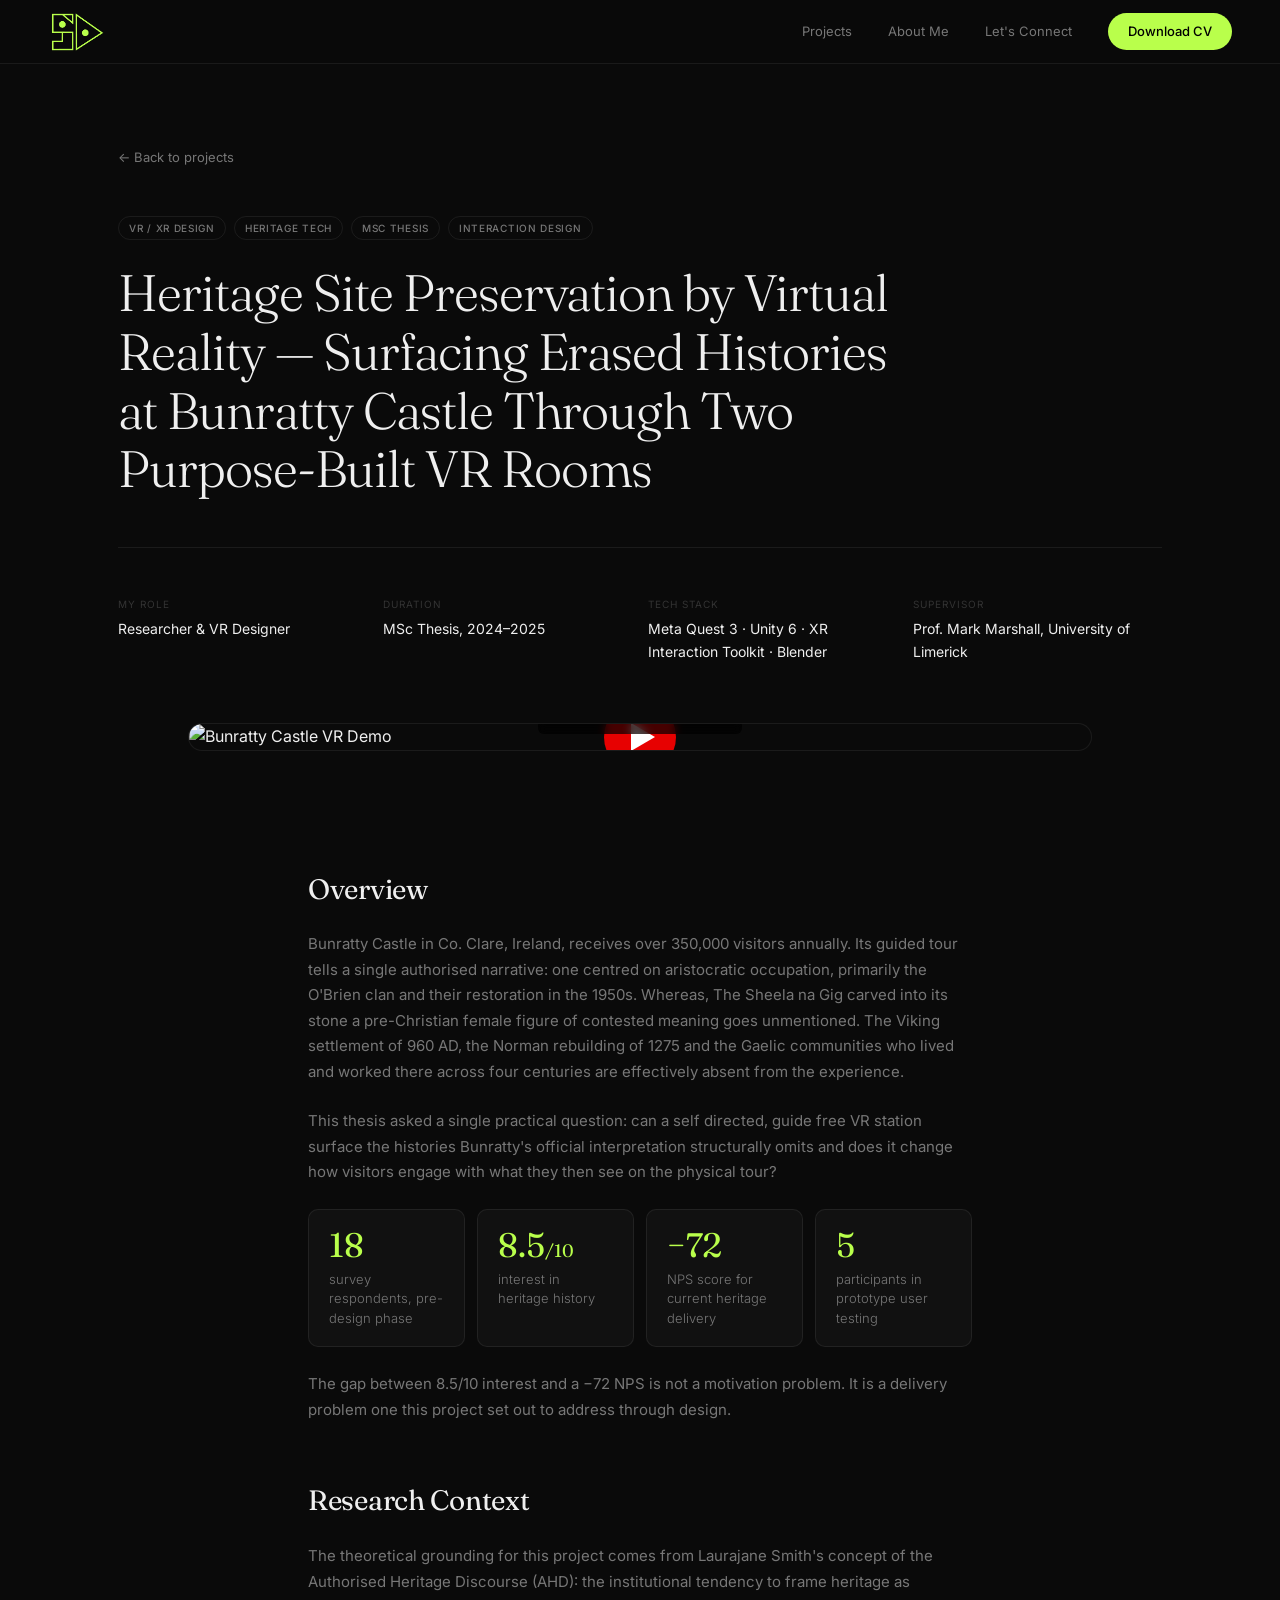
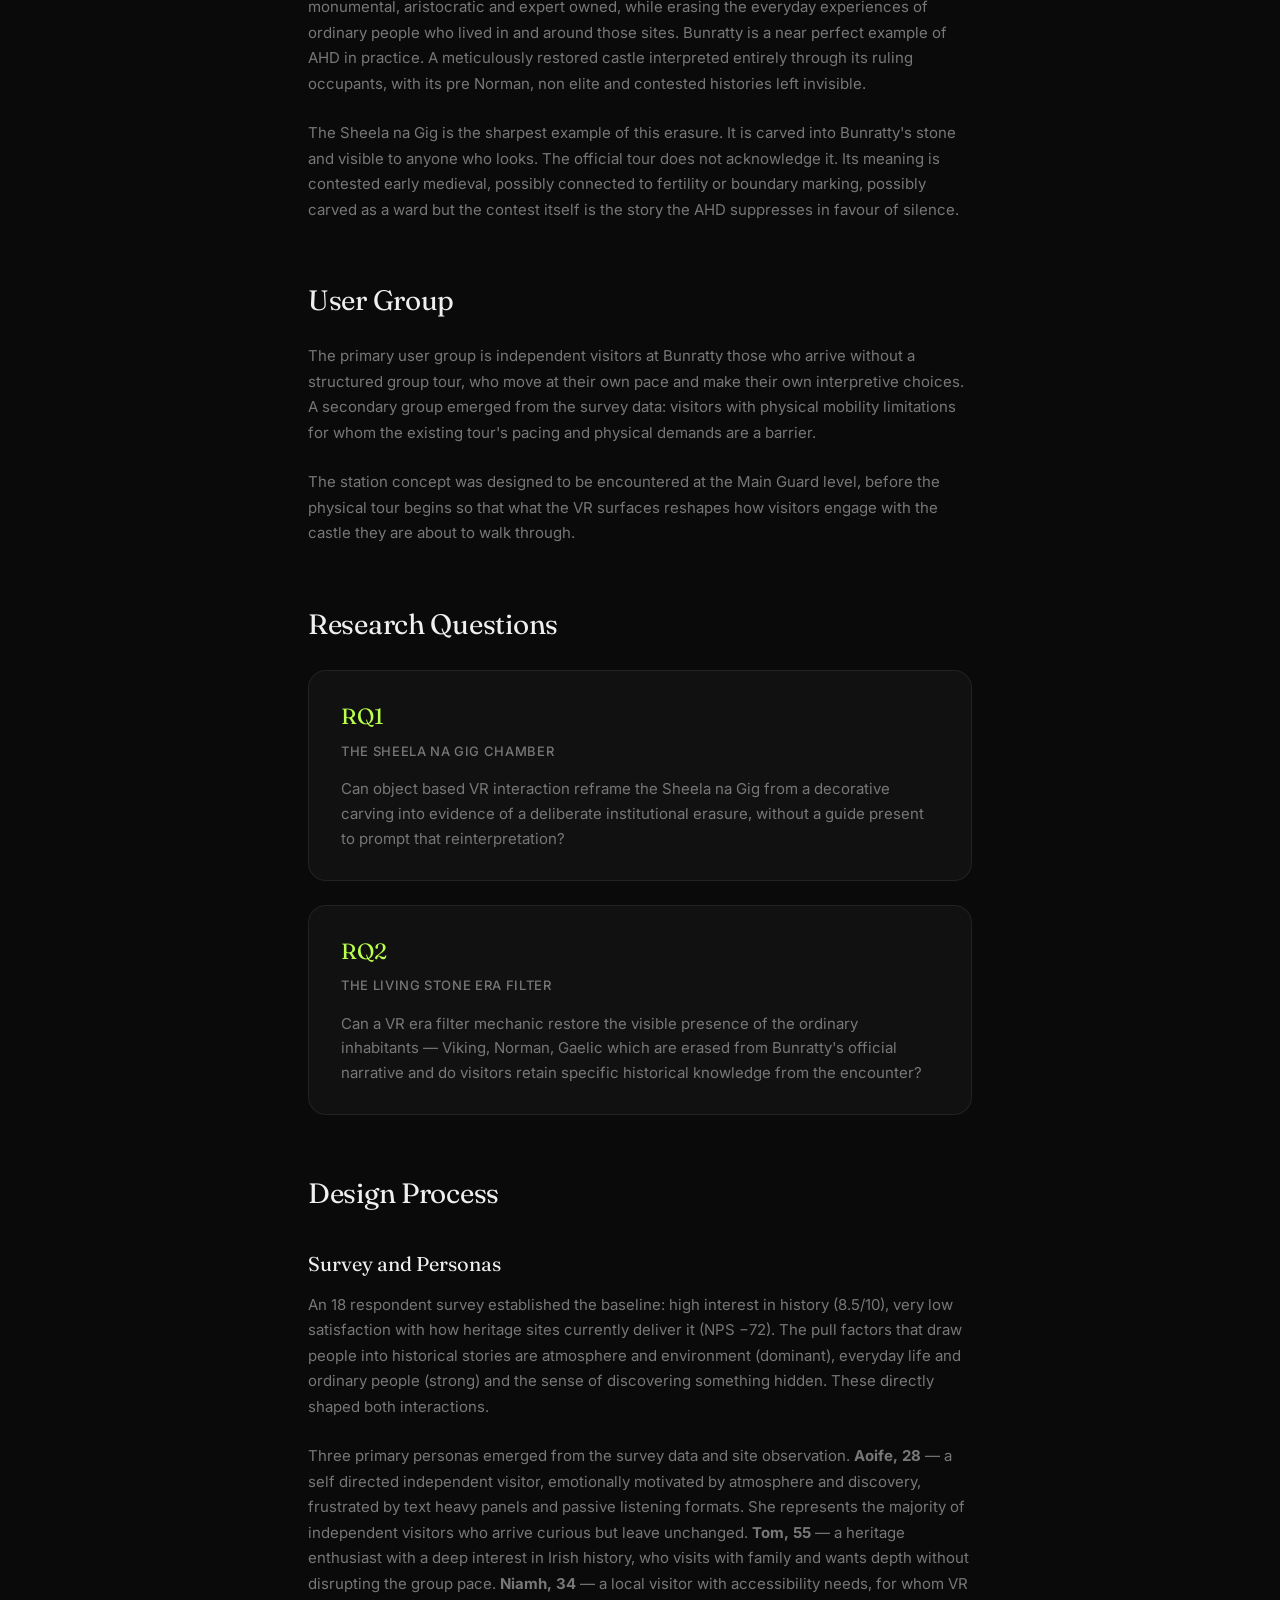
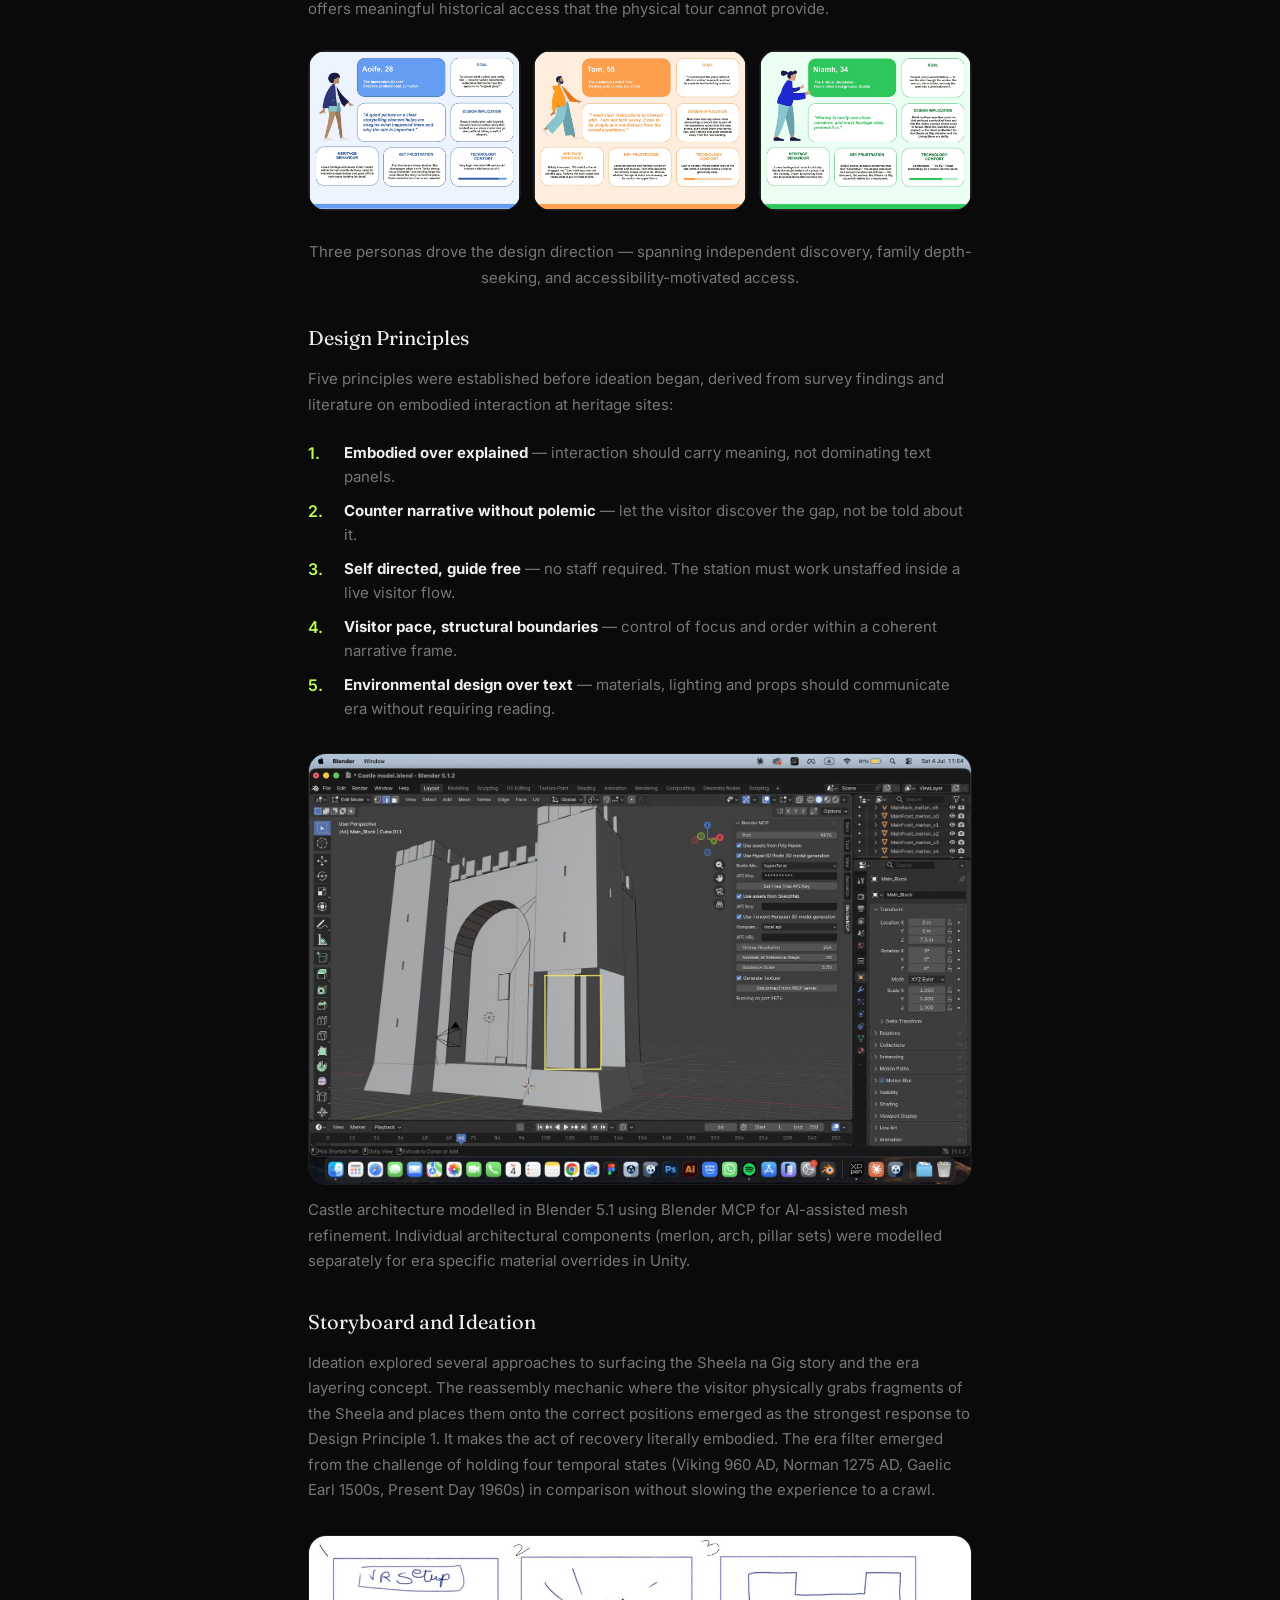
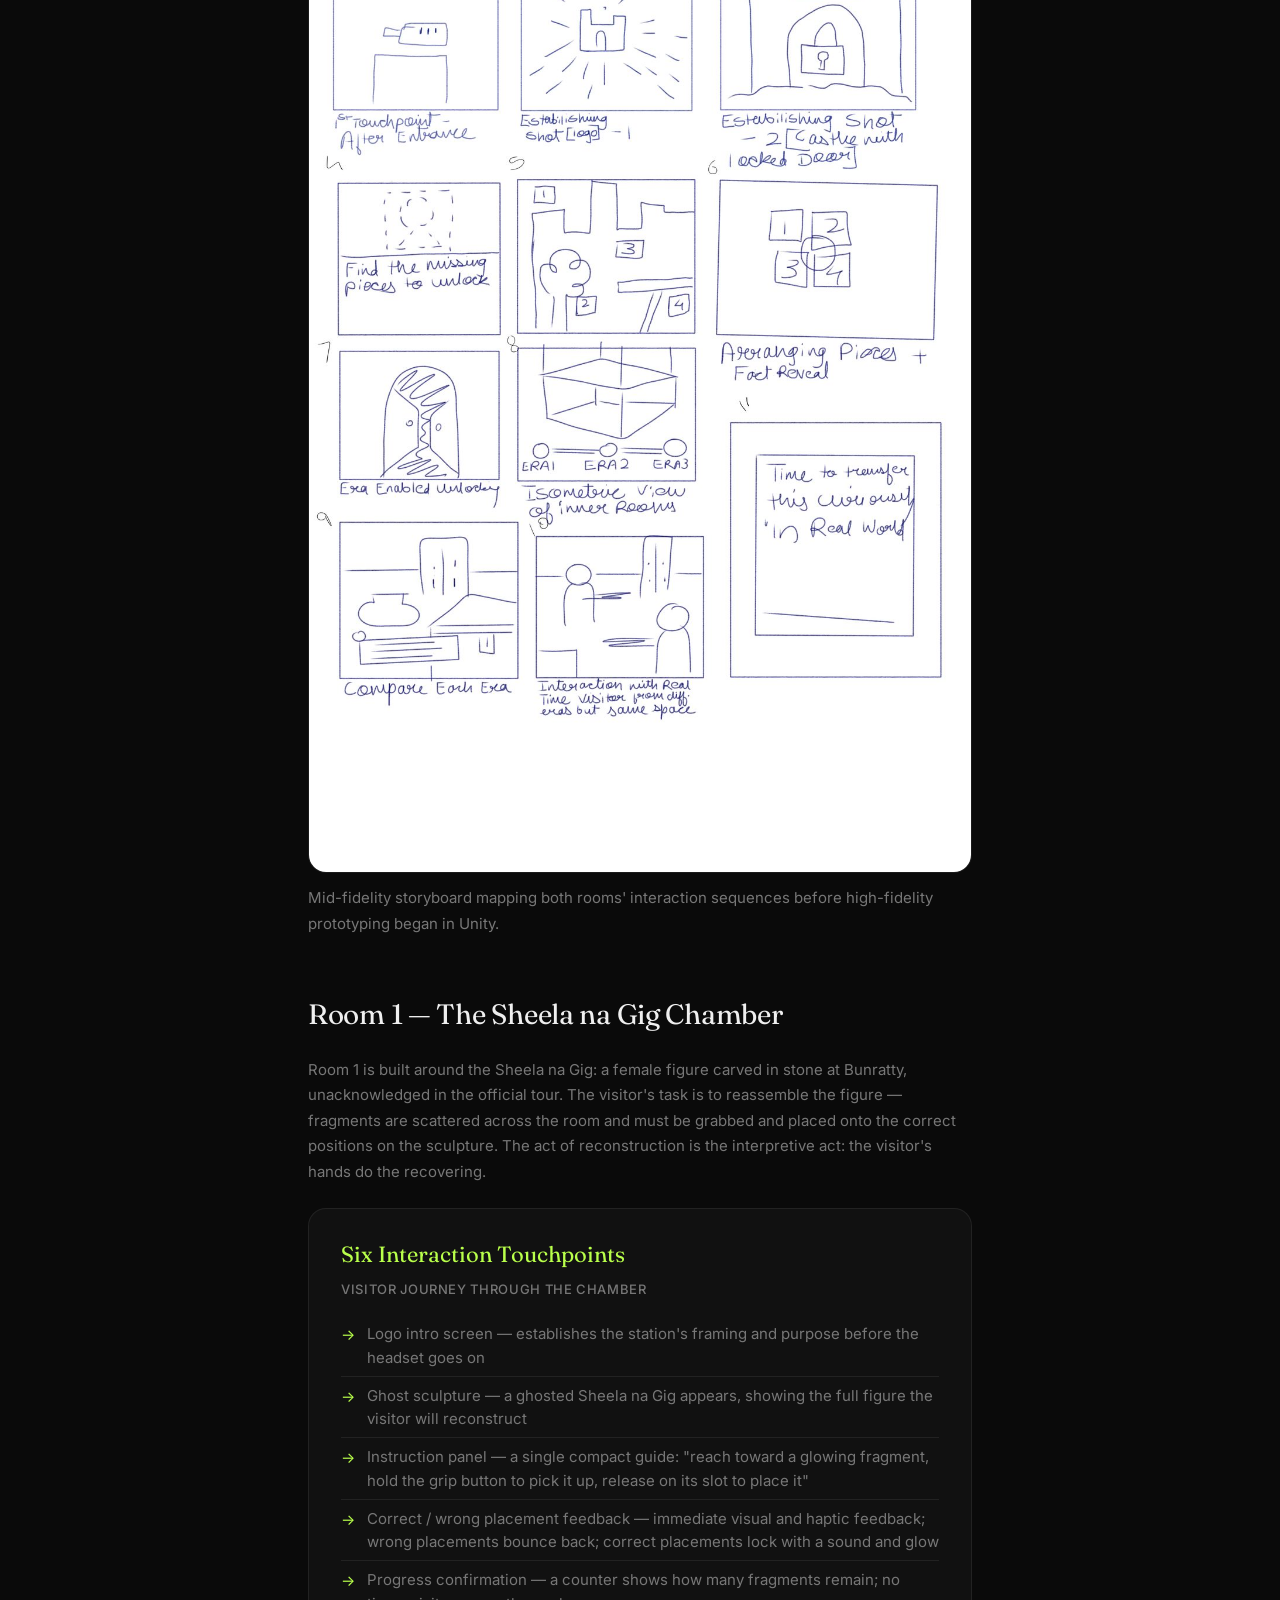
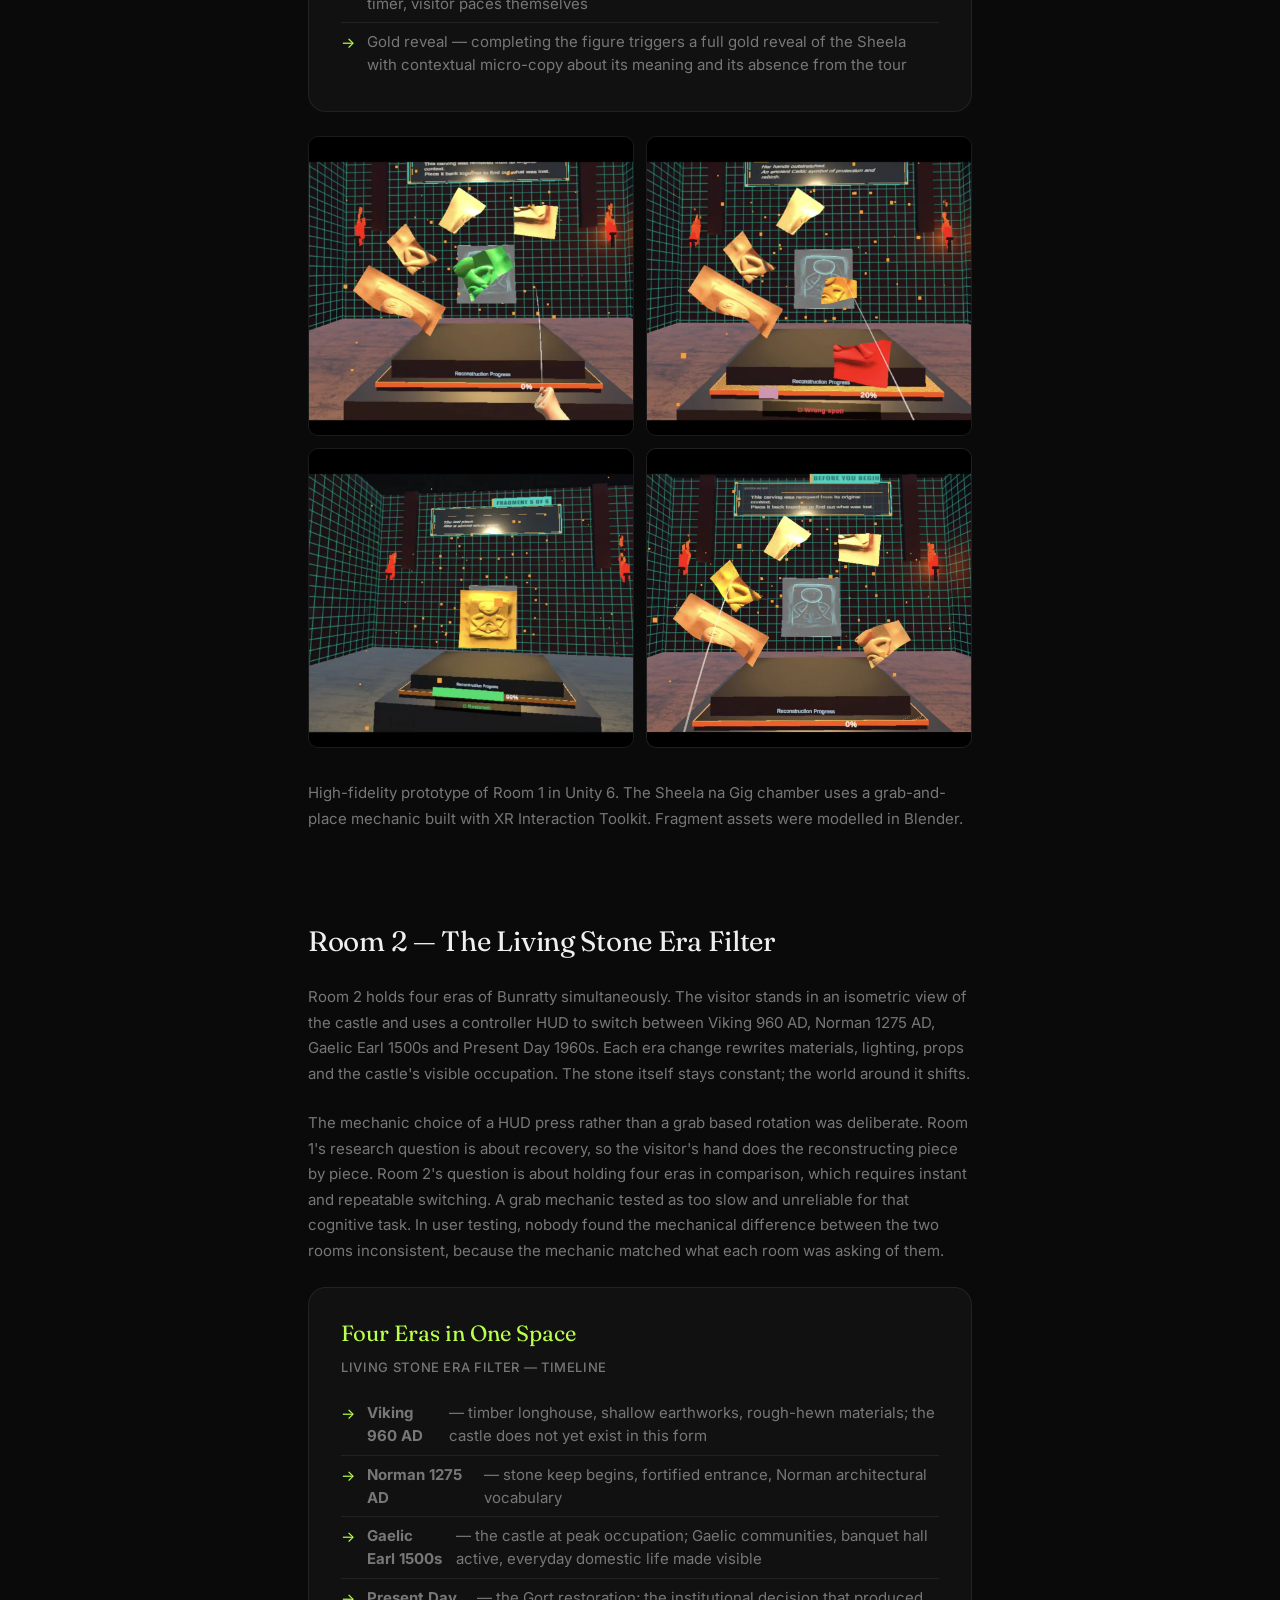
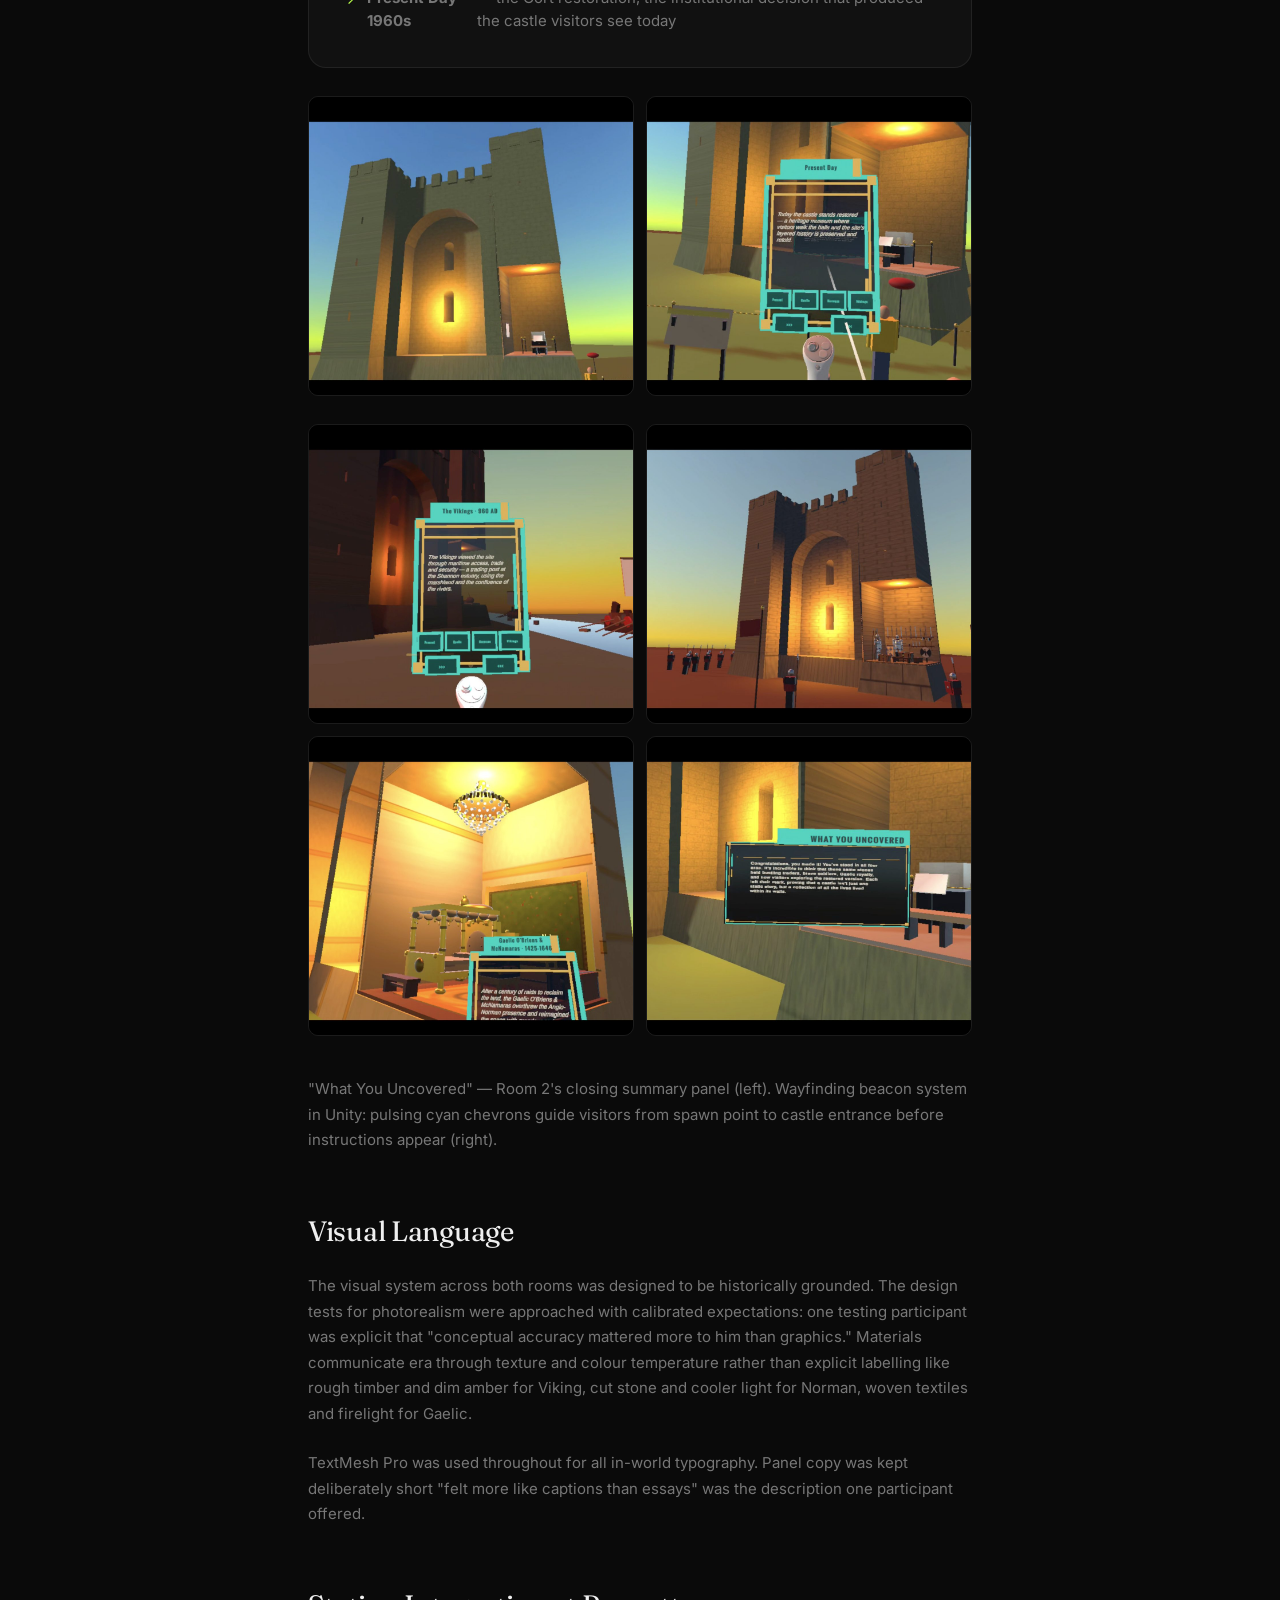
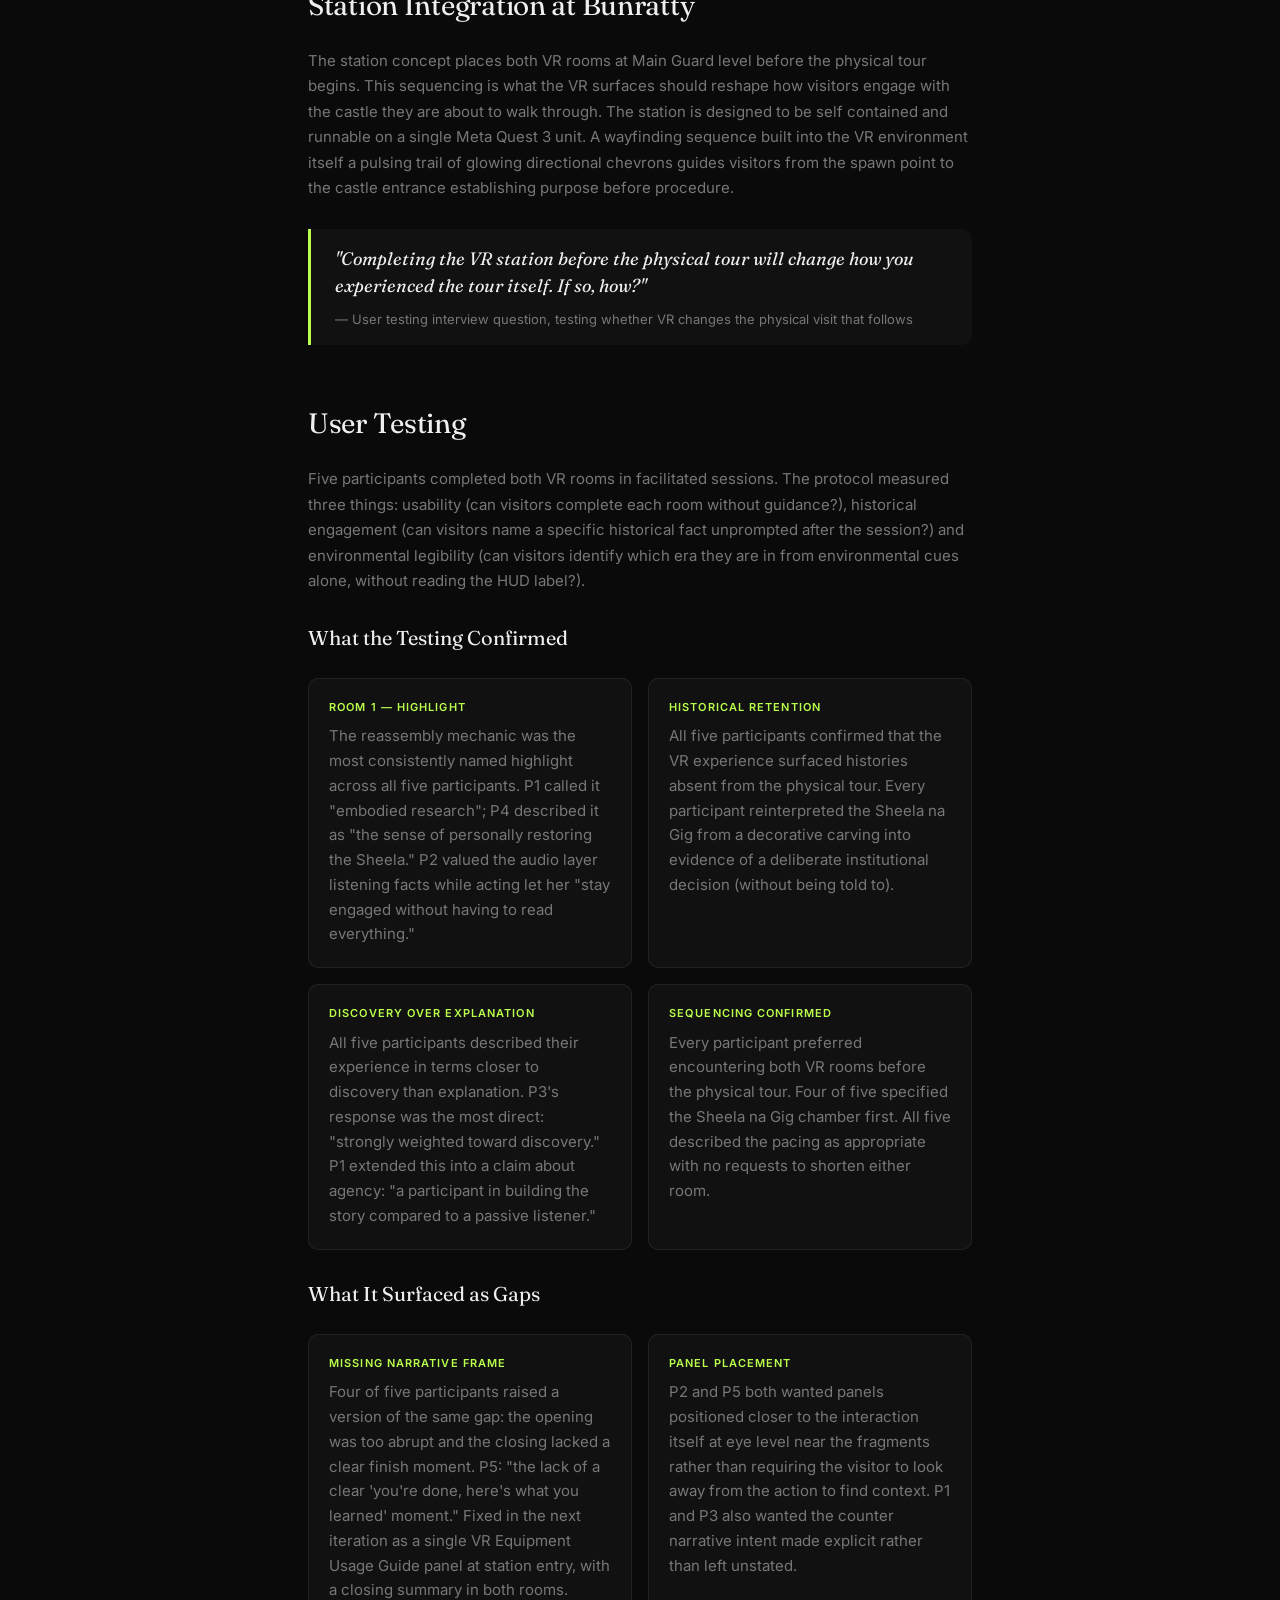
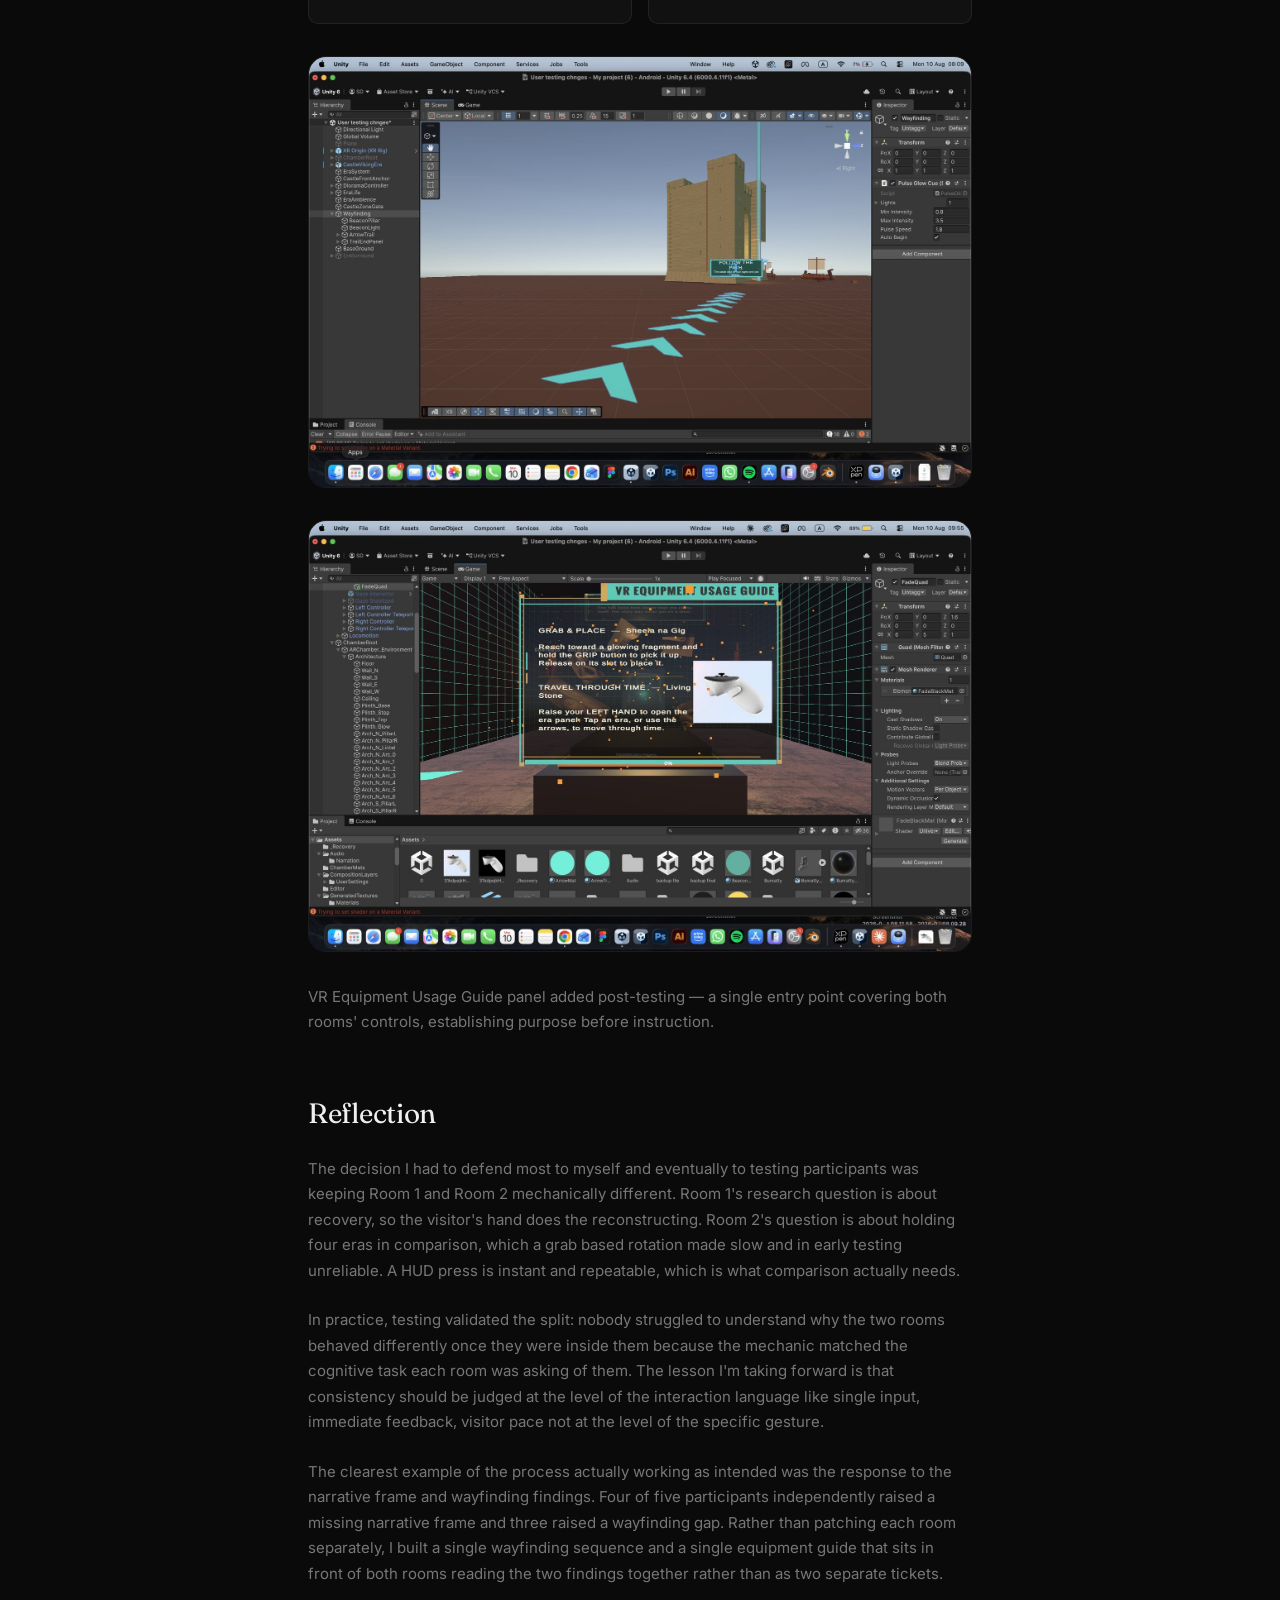
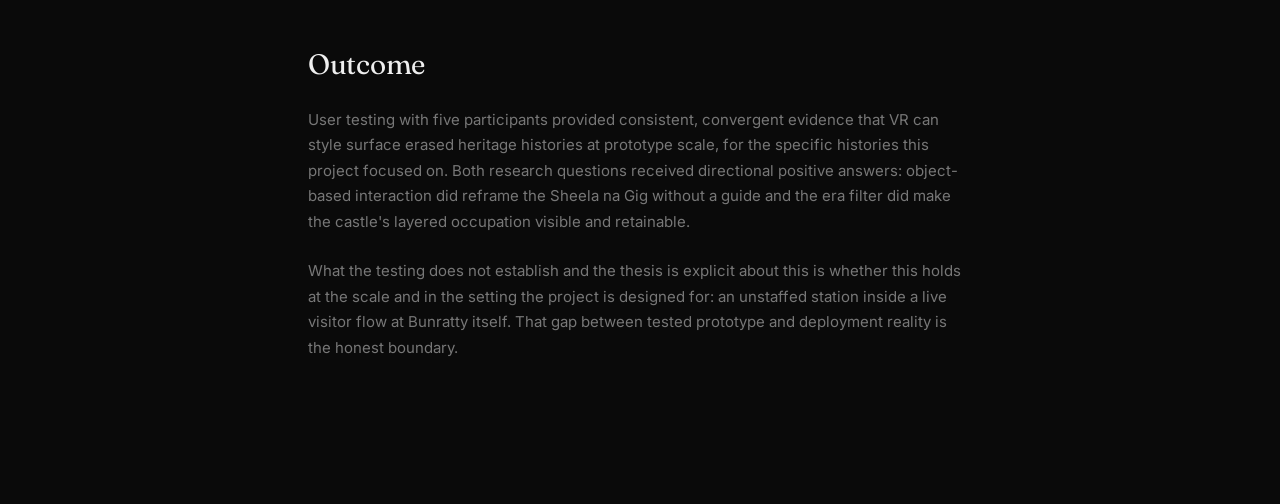
==== commit b09e996a: "Add files via upload" ====
--- a/case-study-bunratty.html
+++ b/case-study-bunratty.html
@@ -126,18 +126,20 @@
     </div>
   </div>
 
-  <!-- COVER IMAGE -->
-  <div style="max-width:1000px;margin:0 auto;padding:0 48px 60px;">
-    <div style="position:relative;border-radius:var(--radius-lg);overflow:hidden;border:1px solid var(--border);background:#0a0a0a;">
-      <video id="heroVid" src="demo-video.mp4" autoplay muted loop playsinline style="width:100%;display:block;"></video>
-      <div style="position:absolute;bottom:16px;left:50%;transform:translateX(-50%);display:flex;gap:10px;z-index:10;">
-        <button onclick="(function(){var v=document.getElementById('heroVid');v.paused?v.play():v.pause();this.textContent=v.paused?'▶ Play':'⏸ Pause'}).call(this)"
-          style="background:rgba(0,0,0,0.7);color:#fff;border:1px solid rgba(255,255,255,0.3);border-radius:6px;padding:8px 16px;cursor:pointer;font-family:inherit;font-size:13px;backdrop-filter:blur(4px);">⏸ Pause</button>
-        <button onclick="(function(){var v=document.getElementById('heroVid');v.muted=!v.muted;this.textContent=v.muted?'🔇 Unmute':'🔊 Mute'}).call(this)"
-          style="background:rgba(0,0,0,0.7);color:#fff;border:1px solid rgba(255,255,255,0.3);border-radius:6px;padding:8px 16px;cursor:pointer;font-family:inherit;font-size:13px;backdrop-filter:blur(4px);">🔇 Unmute</button>
-      </div>
-    </div>
+ <!-- COVER IMAGE -->
+<div style="max-width:1000px;margin:0 auto;padding:0 48px 60px;">
+  <div style="position:relative;border-radius:var(--radius-lg);overflow:hidden;border:1px solid var(--border);background:#0a0a0a;">
+    <a href="https://youtu.be/qHXvgtf6vv4" target="_blank" style="display:block;position:relative;text-decoration:none;">
+      <img src="https://img.youtube.com/vi/qHXvgtf6vv4/maxresdefault.jpg" 
+           alt="Bunratty Castle VR Demo" 
+           style="width:100%;display:block;" />
+      <div style="position:absolute;top:50%;left:50%;transform:translate(-50%,-50%);width:72px;height:72px;background:rgba(255,0,0,0.9);border-radius:50%;display:flex;align-items:center;justify-content:center;">
+        <div style="width:0;height:0;border-top:14px solid transparent;border-bottom:14px solid transparent;border-left:24px solid white;margin-left:6px;"></div>
+      </div>
+      <div style="position:absolute;bottom:16px;left:50%;transform:translateX(-50%);background:rgba(0,0,0,0.7);color:#fff;padding:8px 16px;border-radius:6px;font-size:13px;font-family:inherit;backdrop-filter:blur(4px);white-space:nowrap;">▶ Watch Demo on YouTube</div>
+    </a>
   </div>
+</div>
 
   <!-- BODY -->
   <div class="case-body">
--- a/style.css
+++ b/style.css
@@ -0,0 +1,201 @@
+/* ============================================
+   VARIATION 1 · DARK MINIMAL · "Night Studio"
+   Palette: near-black + electric lime accent
+   Type: Fraunces display / Inter body
+   Signature: oversized italic headline split
+   ============================================ */
+*,*::before,*::after{box-sizing:border-box;margin:0;padding:0}
+:root{
+  --bg:#0a0a0a;--bg2:#111;--bg3:#181818;
+  --border:rgba(255,255,255,0.07);
+  --text:#efefef;--text-dim:#777;--text-faint:#333;
+  --accent:#b9ff4b;--accent2:#7c3aed;
+  --radius:10px;--radius-lg:18px;
+  --ff-display:'Fraunces',Georgia,serif;
+  --ff-body:'Inter',system-ui,sans-serif;
+  --nav-h:64px;--max:1140px;
+}
+html{scroll-behavior:smooth}
+body{background:var(--bg);color:var(--text);font-family:var(--ff-body);font-size:16px;line-height:1.6;-webkit-font-smoothing:antialiased}
+a{color:inherit;text-decoration:none}
+::selection{background:var(--accent);color:#000}
+::-webkit-scrollbar{width:4px}
+::-webkit-scrollbar-track{background:var(--bg)}
+::-webkit-scrollbar-thumb{background:#2a2a2a;border-radius:2px}
+
+/* NAV */
+.nav{position:fixed;top:0;left:0;right:0;z-index:100;height:var(--nav-h);display:flex;align-items:center;justify-content:space-between;padding:0 48px;border-bottom:1px solid var(--border);background:rgba(10,10,10,0.88);backdrop-filter:blur(20px);transition:transform .3s}
+.nav-logo{display:flex;align-items:center;line-height:1}.nav-logo svg{display:block}
+.nav-links{display:flex;align-items:center;gap:36px;font-size:13px;font-weight:400}
+.nav-links a{color:var(--text-dim);transition:color .2s;position:relative}
+.nav-links a::after{content:'';position:absolute;bottom:-2px;left:0;right:0;height:1px;background:var(--accent);transform:scaleX(0);transition:transform .2s}
+.nav-links a:hover{color:var(--text)}
+.nav-links a:hover::after{transform:scaleX(1)}
+.nav-cta{background:var(--accent)!important;color:#000!important;padding:8px 20px;border-radius:100px;font-weight:500;font-size:13px;transition:opacity .2s!important}
+.nav-cta::after{display:none!important}
+.nav-cta:hover{opacity:.8}
+.nav-burger{display:none;flex-direction:column;gap:5px;padding:4px;width:36px;background:none;border:none;cursor:pointer}
+.nav-burger span{display:block;height:1.5px;background:var(--text);transition:transform .25s,opacity .25s}
+.nav-burger.open span:first-child{transform:translateY(6.5px) rotate(45deg)}
+.nav-burger.open span:last-child{transform:translateY(-6.5px) rotate(-45deg)}
+.nav-mobile{display:none;flex-direction:column;position:fixed;top:var(--nav-h);left:0;right:0;z-index:99;background:var(--bg2);border-bottom:1px solid var(--border);padding:28px 36px;gap:22px;font-size:18px}
+.nav-mobile a{color:var(--text-dim)}
+.nav-mobile.open{display:flex}
+
+/* HERO */
+.hero{padding:calc(var(--nav-h) + 90px) 48px 0;max-width:var(--max);margin:0 auto}
+.hero-tag{display:inline-flex;align-items:center;gap:8px;font-size:11px;font-weight:500;color:var(--text-dim);border:1px solid var(--border);padding:6px 14px;border-radius:100px;margin-bottom:36px;letter-spacing:.06em;text-transform:uppercase}
+.hero-tag::before{content:'';width:6px;height:6px;background:var(--accent);border-radius:50%;animation:pulse 2s ease-in-out infinite}
+@keyframes pulse{0%,100%{opacity:1;transform:scale(1)}50%{opacity:.5;transform:scale(.7)}}
+.hero-headline{font-family:var(--ff-display);font-size:clamp(52px,8vw,110px);font-weight:300;line-height:1.0;letter-spacing:-.03em;color:var(--text);margin-bottom:32px}
+.hero-headline em{font-style:italic;color:var(--accent)}
+.hero-sub{font-size:clamp(16px,1.8vw,19px);color:var(--text-dim);font-weight:300;max-width:520px;margin-bottom:14px;line-height:1.65}
+.hero-status{font-size:12px;color:var(--text-faint);margin-bottom:80px;font-style:italic;letter-spacing:.04em}
+.eyebrow{font-size:11px;font-weight:500;letter-spacing:.14em;text-transform:uppercase;color:var(--text-dim)}
+
+/* MARQUEE */
+.logo-strip-wrap{overflow:hidden;border-top:1px solid var(--border);border-bottom:1px solid var(--border);padding:16px 0;margin-left:-48px;margin-right:-48px}
+.logo-strip{display:flex;align-items:center;gap:0;white-space:nowrap;animation:marquee 28s linear infinite}
+.logo-strip .dot{color:var(--accent);font-size:14px}
+.strip-item{display:inline-flex;align-items:center;justify-content:center;flex-shrink:0;width:220px;height:72px;padding:0 28px;box-sizing:border-box}
+.strip-item img{height:52px;width:auto;max-width:180px;object-fit:contain;display:block}
+.strip-logo{height:26px;width:auto;object-fit:contain;opacity:0.4;filter:grayscale(100%) brightness(2.5);flex-shrink:0;margin:0 24px}
+.strip-logo--light{filter:grayscale(100%) brightness(4)}
+.strip-logo:hover{opacity:0.7}
+@keyframes marquee{from{transform:translateX(0)}to{transform:translateX(-50%)}}
+
+/* PROJECTS */
+.projects-section{max-width:var(--max);margin:0 auto;padding:100px 48px}
+.section-header{display:flex;justify-content:space-between;align-items:center;margin-bottom:40px}
+.view-all{font-size:13px;color:var(--text-dim);border-bottom:1px solid var(--border);padding-bottom:2px;transition:color .2s,border-color .2s}
+.view-all:hover{color:var(--accent);border-color:var(--accent)}
+.project-grid{display:grid;grid-template-columns:1fr 1fr;gap:14px}
+.project-card{background:var(--bg2);border:1px solid var(--border);border-radius:var(--radius-lg);overflow:hidden;display:flex;flex-direction:column;transition:border-color .25s,transform .25s;cursor:pointer}
+.project-card:hover{border-color:rgba(255,255,255,.16);transform:translateY(-3px)}
+.project-card--wide{grid-column:1/-1;flex-direction:row}
+.project-card__img{position:relative;overflow:hidden;flex-shrink:0}
+.project-card--wide .project-card__img{width:52%;min-height:300px}
+.project-card:not(.project-card--wide) .project-card__img{height:210px}
+.project-placeholder{width:100%;height:100%;padding:28px;display:flex;align-items:center;justify-content:center}
+.project-card__body{padding:28px 32px;display:flex;flex-direction:column;justify-content:center;gap:12px;flex:1}
+.project-tags{display:flex;gap:8px;flex-wrap:wrap}
+.tag{font-size:10px;font-weight:500;letter-spacing:.07em;text-transform:uppercase;padding:3px 10px;border-radius:100px;border:1px solid var(--border);color:var(--text-dim)}
+.project-card__body h2{font-family:var(--ff-display);font-size:clamp(16px,2vw,21px);font-weight:300;line-height:1.35;color:var(--text)}
+.project-link{font-size:12px;color:var(--text-faint);margin-top:6px;transition:color .2s}
+.project-card:hover .project-link{color:var(--accent)}
+
+/* ABOUT */
+.about-strip{border-top:1px solid var(--border);max-width:var(--max);margin:0 auto;padding:100px 48px;display:grid;grid-template-columns:1fr 360px;gap:80px;align-items:center}
+.about-strip__text{display:flex;flex-direction:column;gap:20px}
+.about-strip__text p{font-size:clamp(15px,1.5vw,17px);color:var(--text-dim);font-weight:300;line-height:1.8}
+.btn-ghost{display:inline-flex;align-items:center;gap:6px;font-size:13px;color:var(--text);border:1px solid var(--border);padding:10px 22px;border-radius:100px;transition:border-color .2s,color .2s;align-self:flex-start;margin-top:6px;background:none;cursor:pointer;font-family:inherit}
+.btn-ghost:hover{border-color:var(--accent);color:var(--accent)}
+.about-strip__photo{aspect-ratio:3/4;border-radius:var(--radius-lg);overflow:hidden;border:1px solid var(--border)}
+.photo-placeholder{width:100%;height:100%;background:var(--bg3);display:flex;align-items:center;justify-content:center;color:var(--text-faint);font-size:13px}
+
+/* TESTIMONIALS */
+.testimonials{border-top:1px solid var(--border);max-width:var(--max);margin:0 auto;padding:100px 48px}
+.testimonial-grid{display:grid;grid-template-columns:repeat(3,1fr);gap:14px}
+.testimonial-card{background:var(--bg2);border:1px solid var(--border);border-radius:var(--radius-lg);padding:32px;display:flex;flex-direction:column;justify-content:space-between;gap:20px}
+.testimonial-quote{font-family:var(--ff-display);font-size:clamp(15px,1.5vw,18px);font-weight:300;font-style:italic;line-height:1.55;color:var(--text)}
+.testimonial-author{display:flex;flex-direction:column;gap:4px;padding-top:16px;border-top:1px solid var(--border)}
+.t-name{font-size:13px;font-weight:500;color:var(--text)}
+.t-role{font-size:12px;color:var(--text-dim)}
+.testimonial-note{text-align:center;font-size:11px;color:var(--text-faint);margin-top:20px;font-style:italic}
+
+/* FAQ */
+.faq-section{border-top:1px solid var(--border);max-width:var(--max);margin:0 auto;padding:100px 48px}
+.faq-list{display:flex;flex-direction:column;border:1px solid var(--border);border-radius:var(--radius-lg);overflow:hidden}
+.faq-item{border-bottom:1px solid var(--border)}
+.faq-item:last-child{border-bottom:none}
+.faq-q{width:100%;text-align:left;padding:22px 28px;font-size:15px;font-weight:400;color:var(--text);display:flex;justify-content:space-between;align-items:center;gap:16px;transition:background .2s;background:none;border:none;cursor:pointer;font-family:inherit}
+.faq-q::after{content:'+';font-size:20px;color:var(--text-dim);line-height:1;transition:transform .25s;flex-shrink:0}
+.faq-q[aria-expanded="true"]{background:var(--bg2)}
+.faq-q[aria-expanded="true"]::after{transform:rotate(45deg);color:var(--accent)}
+.faq-q:hover{background:var(--bg2)}
+.faq-a{max-height:0;overflow:hidden;transition:max-height .35s ease,padding .3s ease;font-size:14px;color:var(--text-dim);line-height:1.75;padding:0 28px;font-weight:300}
+.faq-a.open{max-height:300px;padding:0 28px 22px}
+
+/* CONTACT */
+.contact-section{border-top:1px solid var(--border);padding:120px 48px}
+.contact-inner{max-width:680px;margin:0 auto;text-align:center;display:flex;flex-direction:column;align-items:center;gap:20px}
+.contact-eyebrow{font-size:13px;color:var(--text-dim);font-style:italic}
+.contact-headline{font-family:var(--ff-display);font-size:clamp(36px,6vw,72px);font-weight:300;line-height:1.1;letter-spacing:-.02em;color:var(--text)}
+.contact-actions{display:flex;align-items:center;gap:12px;flex-wrap:wrap;justify-content:center;margin-top:8px}
+.btn-primary{display:inline-flex;align-items:center;gap:8px;background:var(--accent);color:#000;font-size:14px;font-weight:500;padding:13px 30px;border-radius:100px;transition:opacity .2s,transform .2s;font-family:inherit}
+.btn-primary:hover{opacity:.85;transform:translateY(-1px)}
+.copy-email{display:inline-flex;align-items:center;gap:10px;font-size:13px;color:var(--text-dim);border:1px solid var(--border);padding:13px 20px;border-radius:100px;transition:border-color .2s,color .2s;background:none;cursor:pointer;font-family:inherit}
+.copy-email:hover{border-color:var(--text-dim);color:var(--text)}
+.copy-label{font-size:10px;background:var(--bg3);padding:2px 8px;border-radius:4px;color:var(--text-dim)}
+.social-links{display:flex;gap:20px;margin-top:8px}
+.social-links a{color:var(--text-faint);transition:color .2s,transform .2s}
+.social-links a:hover{color:var(--accent);transform:translateY(-2px)}
+
+/* FOOTER */
+.footer{border-top:1px solid var(--border);padding:24px 48px;display:flex;justify-content:space-between;align-items:center;font-size:11px;letter-spacing:.1em;text-transform:uppercase;color:var(--text-faint)}
+
+/* INNER PAGES */
+.page-hero{padding-top:calc(var(--nav-h) + 80px);padding-bottom:60px;max-width:var(--max);margin:0 auto;padding-left:48px;padding-right:48px}
+.page-hero h1{font-family:var(--ff-display);font-size:clamp(40px,6vw,80px);font-weight:300;line-height:1.05;letter-spacing:-.02em;margin-top:16px}
+.projects-full{max-width:var(--max);margin:0 auto;padding:0 48px 100px;display:flex;flex-direction:column;gap:14px}
+.project-row{background:var(--bg2);border:1px solid var(--border);border-radius:var(--radius-lg);overflow:hidden;display:grid;grid-template-columns:400px 1fr;min-height:260px;transition:border-color .25s,transform .25s;cursor:pointer}
+.project-row:hover{border-color:rgba(255,255,255,.16);transform:translateY(-2px)}
+.project-row .project-card__img{height:100%}
+.project-row .project-card__body{padding:40px 44px}
+.project-row .project-card__body h2{font-size:clamp(18px,2.2vw,26px)}
+
+/* ABOUT PAGE */
+.about-page{max-width:var(--max);margin:0 auto;padding:0 48px 100px}
+.about-page__grid{display:grid;grid-template-columns:1fr 320px;gap:80px;border-top:1px solid var(--border);padding-top:60px}
+.about-bio p{font-size:17px;font-weight:300;color:var(--text-dim);line-height:1.8;margin-bottom:20px}
+.about-experience{margin-top:56px}
+.about-experience h3{font-family:var(--ff-display);font-size:20px;font-weight:300;margin-bottom:20px;color:var(--text)}
+.exp-item{display:grid;grid-template-columns:1fr auto;border-top:1px solid var(--border);padding:18px 0;gap:8px}
+.exp-title{font-size:14px;font-weight:500;color:var(--text)}
+.exp-company{font-size:12px;color:var(--accent);margin-top:2px}
+.exp-date{font-size:11px;color:var(--text-dim);text-align:right;padding-top:2px}
+.about-sidebar h3{font-family:var(--ff-display);font-size:18px;font-weight:300;margin-bottom:6px;margin-top:36px;color:var(--text)}
+.about-sidebar h3:first-child{margin-top:0}
+.tag-cloud{display:flex;flex-wrap:wrap;gap:8px;margin-top:10px}
+
+/* CASE STUDY */
+.case-hero{padding-top:calc(var(--nav-h) + 80px);max-width:var(--max);margin:0 auto;padding-left:48px;padding-right:48px;padding-bottom:60px}
+.case-hero .project-tags{margin:16px 0 24px}
+.case-hero h1{font-family:var(--ff-display);font-size:clamp(26px,4vw,52px);font-weight:300;line-height:1.15;letter-spacing:-.02em;max-width:800px}
+.case-meta-grid{display:grid;grid-template-columns:repeat(4,1fr);gap:16px;margin-top:48px;padding-top:48px;border-top:1px solid var(--border)}
+.case-meta-item{display:flex;flex-direction:column;gap:6px}
+.case-meta-label{font-size:10px;text-transform:uppercase;letter-spacing:.1em;color:var(--text-faint)}
+.case-meta-value{font-size:14px;color:var(--text);font-weight:400}
+.case-cover{background:var(--bg2);border-top:1px solid var(--border);border-bottom:1px solid var(--border);height:460px;display:flex;align-items:center;justify-content:center;margin-bottom:80px;color:var(--text-faint);font-size:14px}
+.case-body{max-width:760px;margin:0 auto;padding:0 48px 120px}
+.case-section{margin-bottom:68px}
+.case-section h2{font-family:var(--ff-display);font-size:clamp(20px,2.5vw,30px);font-weight:300;margin-bottom:18px;color:var(--text)}
+.case-section p{font-size:16px;font-weight:300;color:var(--text-dim);line-height:1.8;margin-bottom:16px}
+.case-section ul{padding-left:20px;display:flex;flex-direction:column;gap:10px}
+.case-section li{font-size:15px;font-weight:300;color:var(--text-dim);line-height:1.7}
+.case-callout{background:var(--bg2);border-left:3px solid var(--accent);border-radius:0 8px 8px 0;padding:22px 26px;margin:28px 0;font-size:17px;font-style:italic;color:var(--text);font-family:var(--ff-display);font-weight:300}
+.case-img-placeholder{background:var(--bg2);border:1px solid var(--border);border-radius:var(--radius-lg);height:300px;display:flex;align-items:center;justify-content:center;color:var(--text-faint);font-size:13px;margin:28px 0}
+
+/* RESPONSIVE */
+@media(max-width:900px){
+  .nav-links{display:none}.nav-burger{display:flex}.nav{padding:0 24px}
+  .hero,.logo-strip-wrap~*,.projects-section,.about-strip,.testimonials,.faq-section{padding-left:24px;padding-right:24px}
+  .hero{padding-left:24px;padding-right:24px}
+  .logo-strip-wrap{margin-left:-24px;margin-right:-24px}
+  .project-grid{grid-template-columns:1fr}
+  .project-card--wide{flex-direction:column}
+  .project-card--wide .project-card__img{width:100%;min-height:200px}
+  .about-strip{grid-template-columns:1fr;gap:40px;padding:60px 24px}
+  .testimonial-grid{grid-template-columns:1fr}
+  .footer{padding:20px 24px;flex-direction:column;gap:8px;text-align:center}
+  .project-row{grid-template-columns:1fr}
+  .project-row .project-card__img{height:200px}
+  .project-row .project-card__body{padding:28px}
+  .about-page{padding:0 24px 100px}
+  .about-page__grid{grid-template-columns:1fr;gap:40px}
+  .case-meta-grid{grid-template-columns:1fr 1fr}
+  .case-body,.case-hero,.page-hero{padding-left:24px;padding-right:24px}
+  .projects-full{padding-left:24px;padding-right:24px}
+  .contact-section{padding-left:24px;padding-right:24px}
+}
+@media(prefers-reduced-motion:reduce){*{animation-duration:.01ms!important;transition-duration:.01ms!important}}
